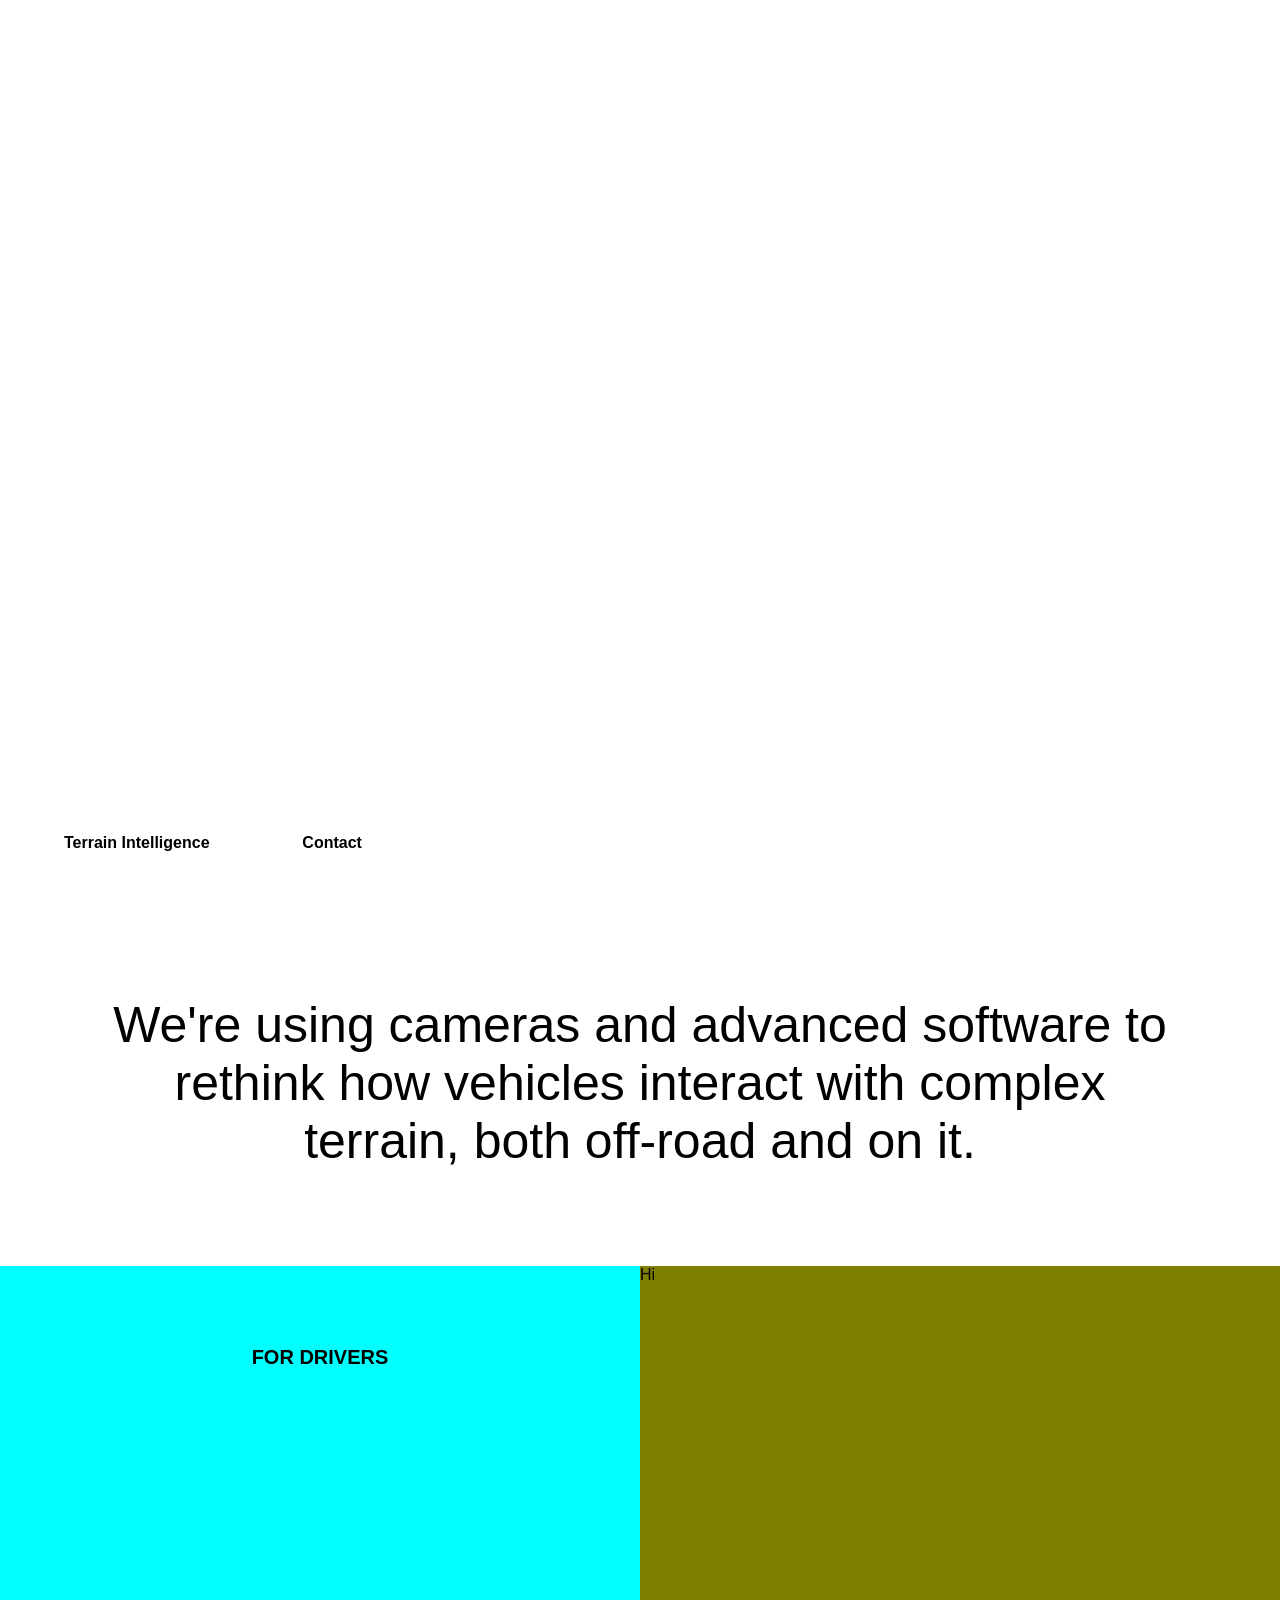
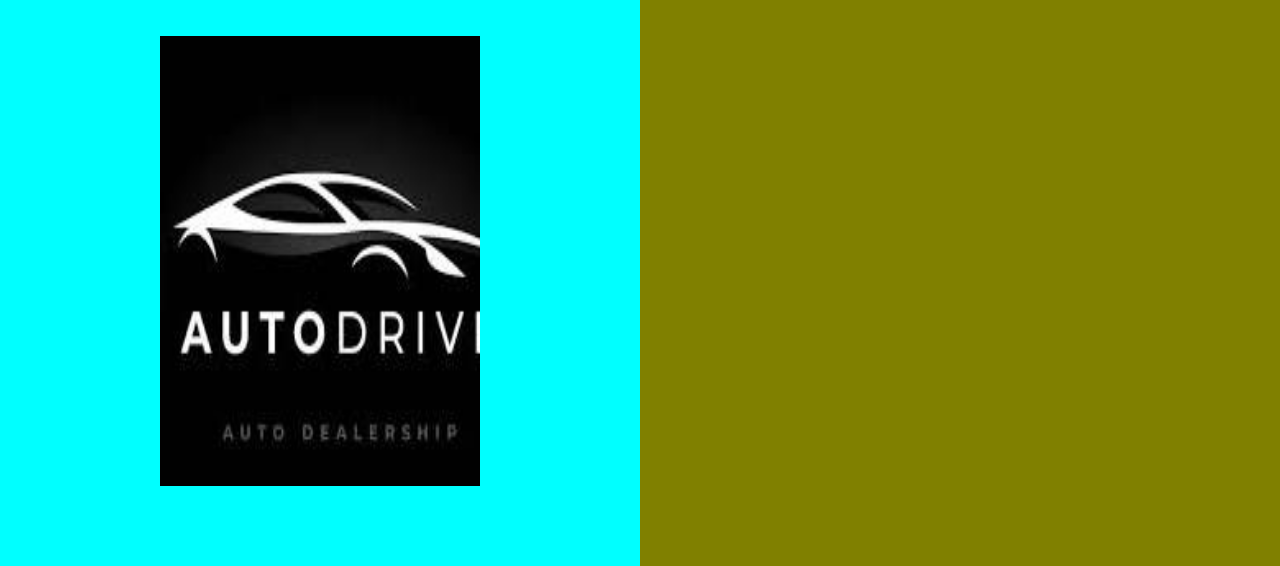
==== index.html @ 3c85e779 "first 2 pages" ====
<!DOCTYPE html>
<html lang="en">
<head>
  <meta charset="UTF-8">
  <meta name="viewport" content="width=device-width, initial-scale=1.0">
  <title>Potential Website Layout</title>
  <link rel="stylesheet" href="styles.css">
</head>
<body>
    <div class="grid-container">
      <!-- Header -->
      <header class="header">
        <div class="logo">POTENTIAL</div>
        <nav class="nav">
          <a href="#">Technology</a>
          <a href="#">About</a>
          <a href="#">News</a>
          <a href="#">Contact</a>
        </nav>
      </header>
  
      <!-- Main Content -->
      <main class="main">
        <div class="tagline">
          <h1>For what comes next.</h1>
          <p>Technology that drives adventure.</p>
        </div>
        <div class="buttons">
          <button>Terrain Intelligence</button>
          <button>Contact</button>
        </div>
      </main>
  
      <!-- Full-screen Video -->
      <video autoplay muted loop id="myVideo">
        <source src="assets/Cinematic Car Service Video - by STILKRAFT Film.mp4" type="video/mp4">
      </video>
    </div>
      <!-- Image Section -->
       <section class="second-page">
          <div class="second-page-top">
            <p>We're using cameras and advanced software to rethink how vehicles interact with complex terrain, both off-road and on it.</p>
           </div>
              <div class="second-page-bottom">
                <div class="second-page-bottom-left">
                      
                      <div class="img-container">
                        <h1>FOR DRIVERS</h1>
                        <img src="./assets/Untitled.jpg" alt="hello"/>
                      </div>

                </div>
                <div class="second-page-bottom-right">
              Hi
             </div>
          </div>
          
    </section>
    
  </body>
</html>
---- styles.css ----
/* Global Reset */
body, h1, p, div, video, button {
  margin: 0;
  padding: 0;
  box-sizing: border-box;
  font-family: Arial, sans-serif;
}

body {
  overflow: auto; 
 /* Allows scrolling */
}

/* Full-screen video */
#myVideo {
  position: absolute;
  top: 0;
  left: 0;
  width: 100%;
  height: 100%;
  object-fit: cover; 
  z-index: -1; /* Places the video behind other content */
}

/* Grid Layout */
.grid-container {
  display: grid;
  grid-template-rows: auto 1fr;
  grid-template-columns: 1fr;
  min-height: 100vh;
  color: white;
  position: relative; /* Keeps content above the video */
  z-index: 1; /* Ensures content is above the video */
  padding: 0 2rem;
}

/* Header */
.header { 
  display: flex;
  justify-content: space-between;
  align-items: center;
  margin-top: 1rem;
}

.logo {
  font-size: 1.5rem;
  font-weight: bold;
  letter-spacing: 5px;
}

.nav {
  font-size: 20px;
  display: flex;
  flex-wrap: wrap;
}

.nav a {
  color: white;
  text-decoration: none;
  margin: 0 1rem;
}

/* Main Content */
.main {
  display: flex;                /* Enables Flexbox */
  flex-direction: column;       /* Stacks items vertically */
  justify-content: flex-end;    /* Pushes items to the bottom of the container */
  align-items: flex-start;      /* Aligns items horizontally to the left */
  padding-bottom: 2rem;
}

.tagline h1 {
  font-size: 3rem;
  margin-bottom: 1rem;
}

.tagline p {
  font-size: 1.5rem;
  margin-bottom: 2rem;
}

.buttons {
  display: flex;
  flex-wrap: wrap; /* Allows buttons to stack on smaller screens */
  gap: 1.8rem;
}

.buttons button {
  padding: 1rem 2rem;
  border: none;
  background: white;
  color: black;
  font-weight: bold;
  cursor: pointer;
  border-radius: 50px;
  font-size: 1rem;
}

/* Image Section */
.image-section {
  text-align: center;
  padding: 2rem;
  background-color: #111; /* Optional: Add contrast to this section */
  min-height: 100vh; /* Full height for the image section */
  display: flex;
  justify-content: center;
  align-items: center;
}


.second-page{
  display:flex;
  flex-direction: column;
}
.second-page-top{
  min-height:50%;
  font-size:50px;
  font-weight: 500;
  text-align: center;
  padding:0 6rem;
  /* font-family:Visby Semibold; */
  margin: 6rem auto;
 

}

.second-page-bottom{
  display: flex;
  flex-direction: row;
  width:100%;
  min-height: 100vh;
  background-color:beige;

}

.second-page-bottom-left{
  height:100vh;
  width:50%;
  background-color: aqua;
  display: flex;
  flex-direction: column;
}

.img-container{
  display: flex;
  flex-direction: column;
  height:100%;
  width:50%;
  margin:5rem auto;
  justify-content: space-between;
}

.img-container h1{
  font-size:20px;
  
  text-align: center;
}
.img-container img{
  height:50vh;
  width:100%;
  background-color: beige;
  
}

.second-page-bottom-right{
  height:100vh;
  width:50%;
  background-color:olive;
}
/* Responsive Design */

/* For screens less than 1024px (Tablet and smaller laptops) */
@media (max-width: 1024px) {
  .tagline h1 {
    font-size: 2.5rem;
  }

  .tagline p {
    font-size: 1.2rem;
  }

  .buttons button {
    padding: 0.8rem 1.5rem;
    font-size: 0.9rem;
  }

  .logo {
    font-size: 1.2rem;
  }

  .nav a {
    margin: 0 0.5rem;
  }
}



/* For screens less than 768px (Mobile devices) */
@media (max-width: 768px) {
  .header {
    flex-direction: column; /* Stack logo and nav vertically */
    text-align: center;
  }

  .nav {
    font-size: 18px;
    margin-top: 0.5rem;
  }

  .main {
    padding-bottom: 4rem;
    align-items: center; /* Center-align content for mobile */
    text-align: center;
  }

  .tagline h1 {
    font-size: 2rem;
  }

  .tagline p {
    font-size: 1rem;
  }

  .buttons {
    justify-content: center;
  }

  .buttons button {
    width: 100%; /* Make buttons full-width for smaller screens */
    padding: 0.6rem;
    font-size: 0.8rem;
  }

 


}

/* For screens less than 480px (Small mobile devices) */
@media (max-width: 480px) {
  .tagline h1 {
    font-size: 1.8rem;
  }

  .tagline p {
    font-size: 0.9rem;
  }

  .buttons button {
    padding: 0.5rem 1rem;
    font-size: 0.7rem;
  }
}
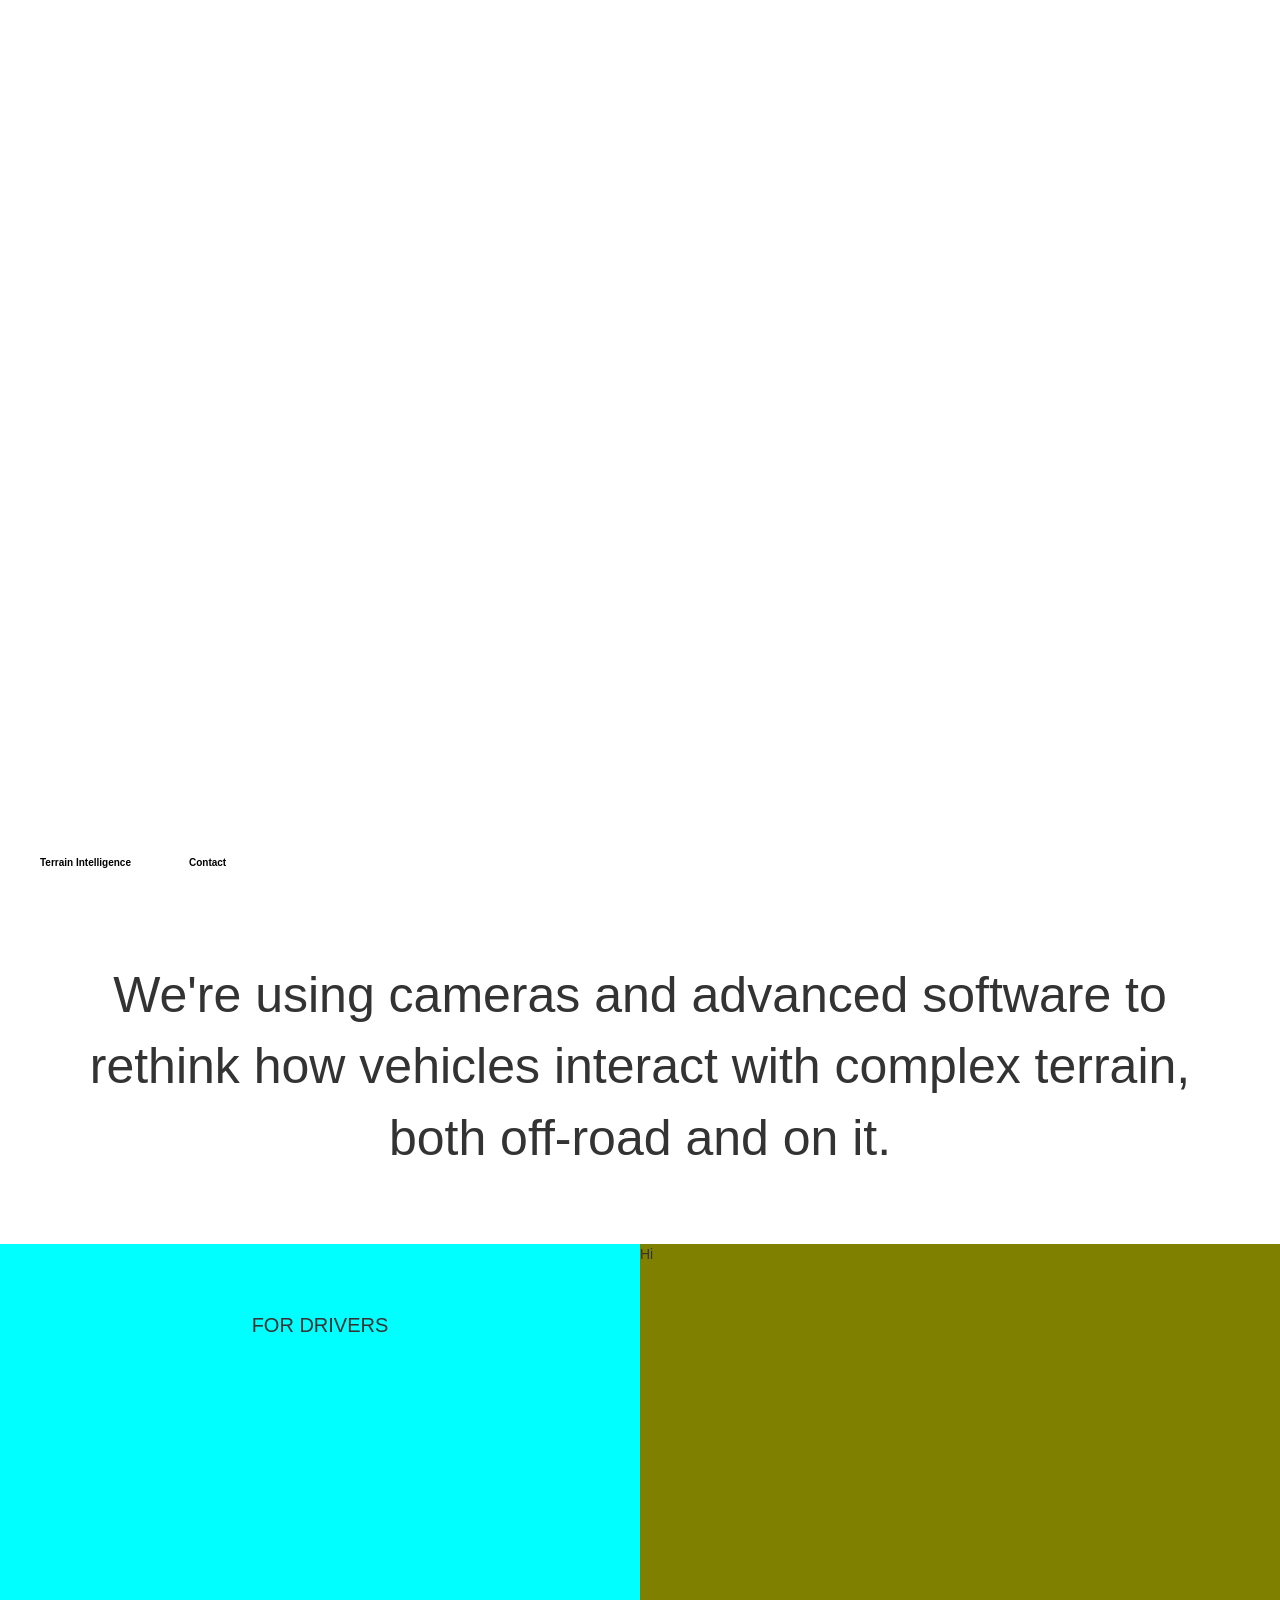
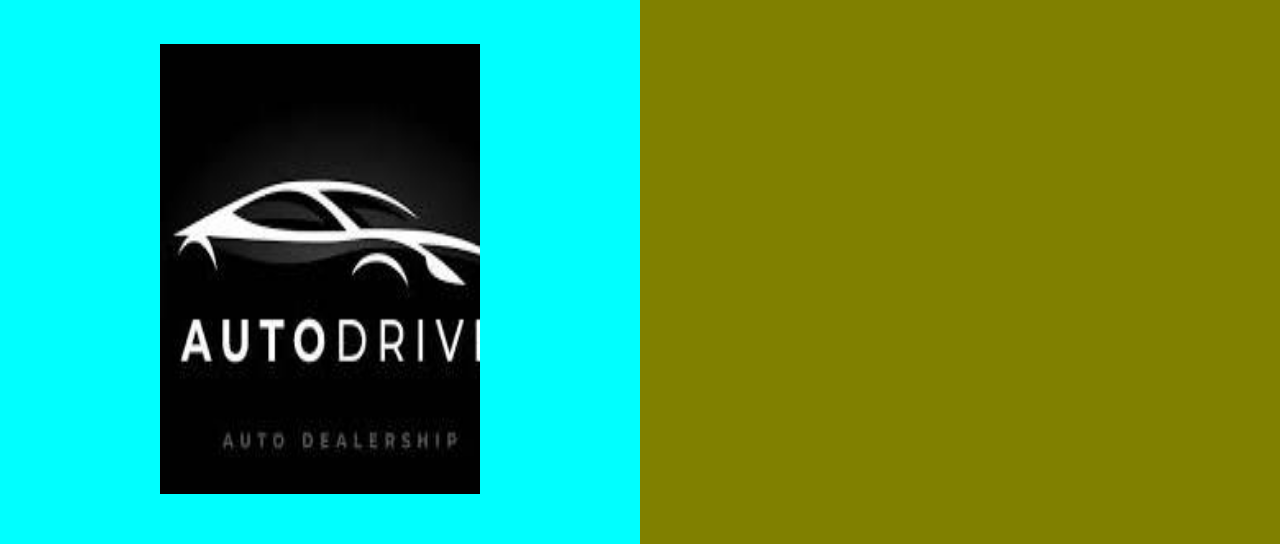
==== commit 0d6895e5: "css updated" ====
--- a/index.html
+++ b/index.html
@@ -5,6 +5,9 @@
   <meta name="viewport" content="width=device-width, initial-scale=1.0">
   <title>Potential Website Layout</title>
   <link rel="stylesheet" href="styles.css">
+  <link rel="stylesheet" href="https://maxcdn.bootstrapcdn.com/bootstrap/3.4.1/css/bootstrap.min.css">
+  <script src="https://ajax.googleapis.com/ajax/libs/jquery/3.7.1/jquery.min.js"></script>
+  <script src="https://maxcdn.bootstrapcdn.com/bootstrap/3.4.1/js/bootstrap.min.js"></script>
 </head>
 <body>
     <div class="grid-container">
@@ -32,7 +35,7 @@
       </main>
   
       <!-- Full-screen Video -->
-      <video autoplay muted loop id="myVideo">
+      <video autoplay muted loop id="myVideo" class=""embed-responsive-item>
         <source src="assets/Cinematic Car Service Video - by STILKRAFT Film.mp4" type="video/mp4">
       </video>
     </div>
--- a/styles.css
+++ b/styles.css
@@ -1,4 +1,4 @@
-/* Global Reset */
+
 body, h1, p, div, video, button {
   margin: 0;
   padding: 0;
@@ -8,10 +8,10 @@
 
 body {
   overflow: auto; 
- /* Allows scrolling */
-}
-
-/* Full-screen video */
+ 
+}
+
+
 #myVideo {
   position: absolute;
   top: 0;
@@ -22,19 +22,18 @@
   z-index: -1; /* Places the video behind other content */
 }
 
-/* Grid Layout */
+
 .grid-container {
   display: grid;
   grid-template-rows: auto 1fr;
   grid-template-columns: 1fr;
   min-height: 100vh;
   color: white;
-  position: relative; /* Keeps content above the video */
+  position: relative; 
   z-index: 1; /* Ensures content is above the video */
   padding: 0 2rem;
 }
 
-/* Header */
 .header { 
   display: flex;
   justify-content: space-between;
@@ -62,10 +61,10 @@
 
 /* Main Content */
 .main {
-  display: flex;                /* Enables Flexbox */
-  flex-direction: column;       /* Stacks items vertically */
-  justify-content: flex-end;    /* Pushes items to the bottom of the container */
-  align-items: flex-start;      /* Aligns items horizontally to the left */
+  display: flex;                
+  flex-direction: column;       
+  justify-content: flex-end;   
+  align-items: flex-start;      
   padding-bottom: 2rem;
 }
 
@@ -100,8 +99,8 @@
 .image-section {
   text-align: center;
   padding: 2rem;
-  background-color: #111; /* Optional: Add contrast to this section */
-  min-height: 100vh; /* Full height for the image section */
+  background-color: #111; 
+  min-height: 100vh; 
   display: flex;
   justify-content: center;
   align-items: center;
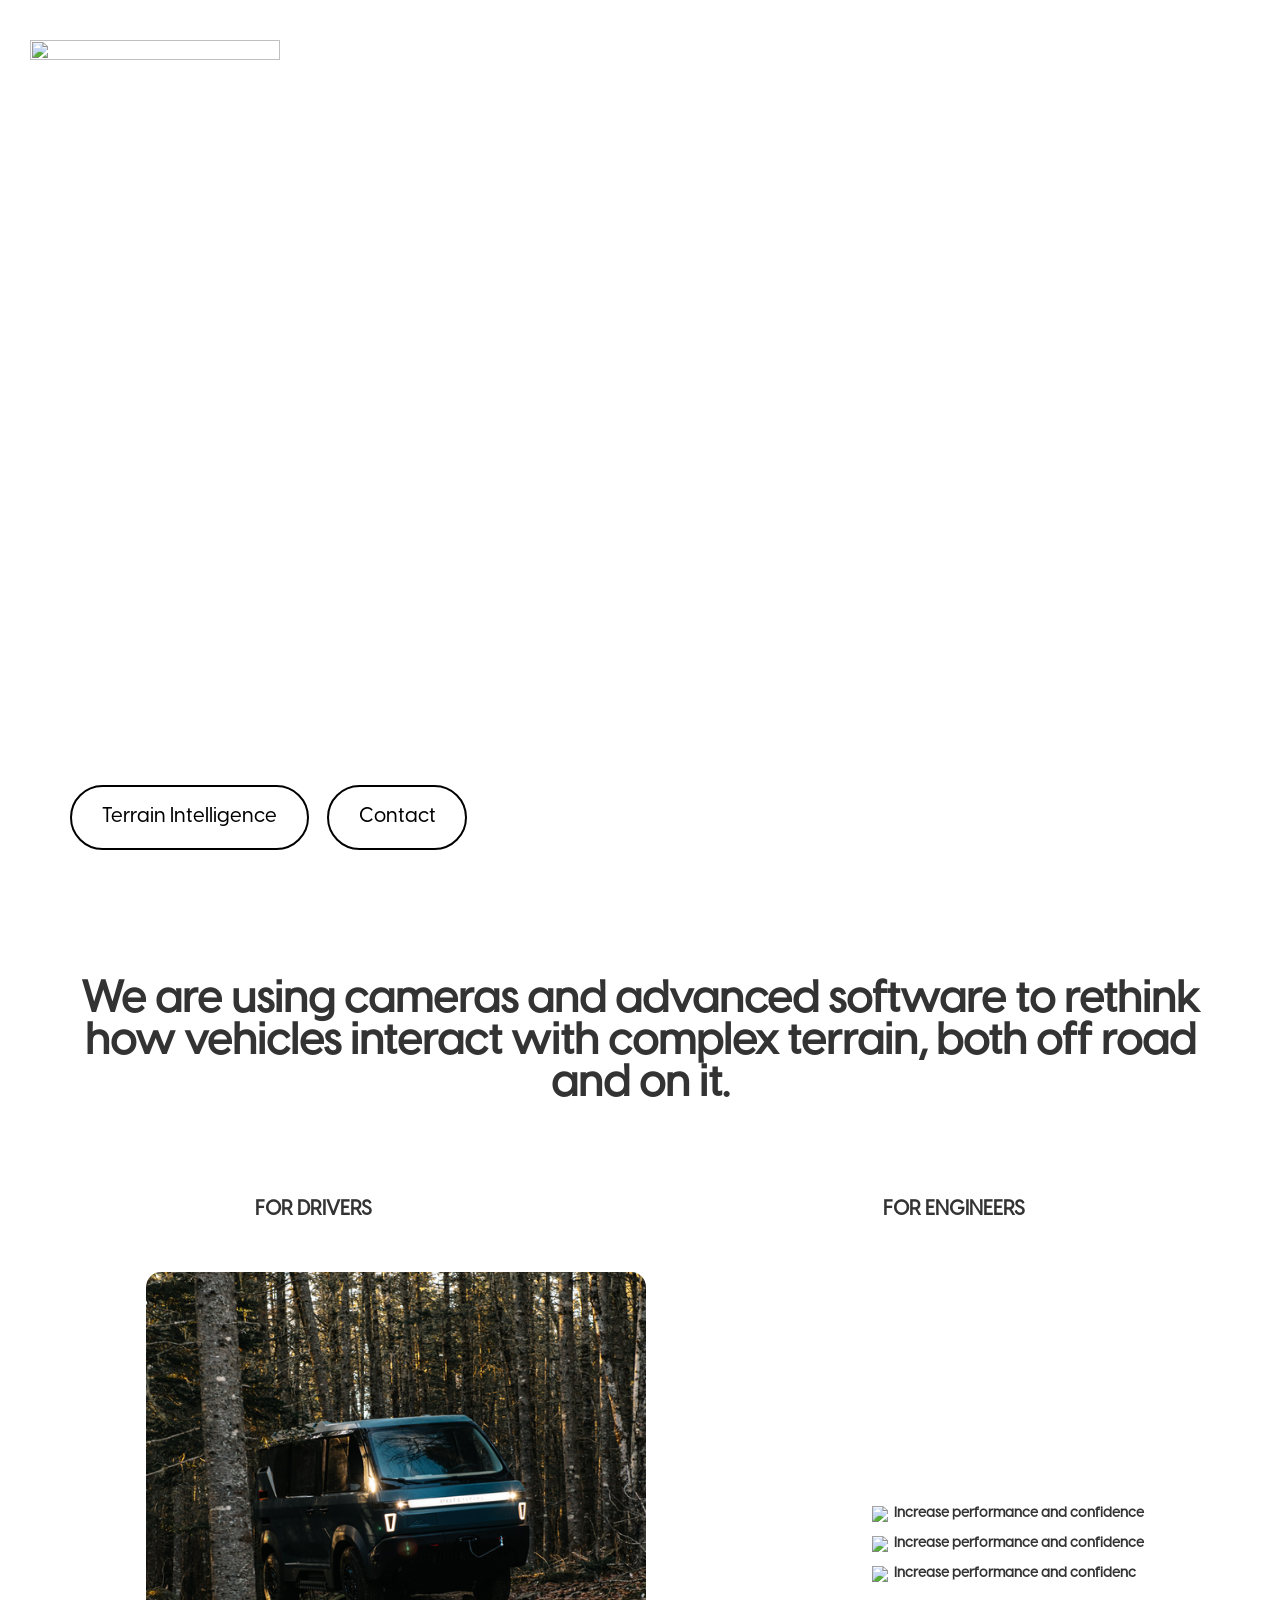
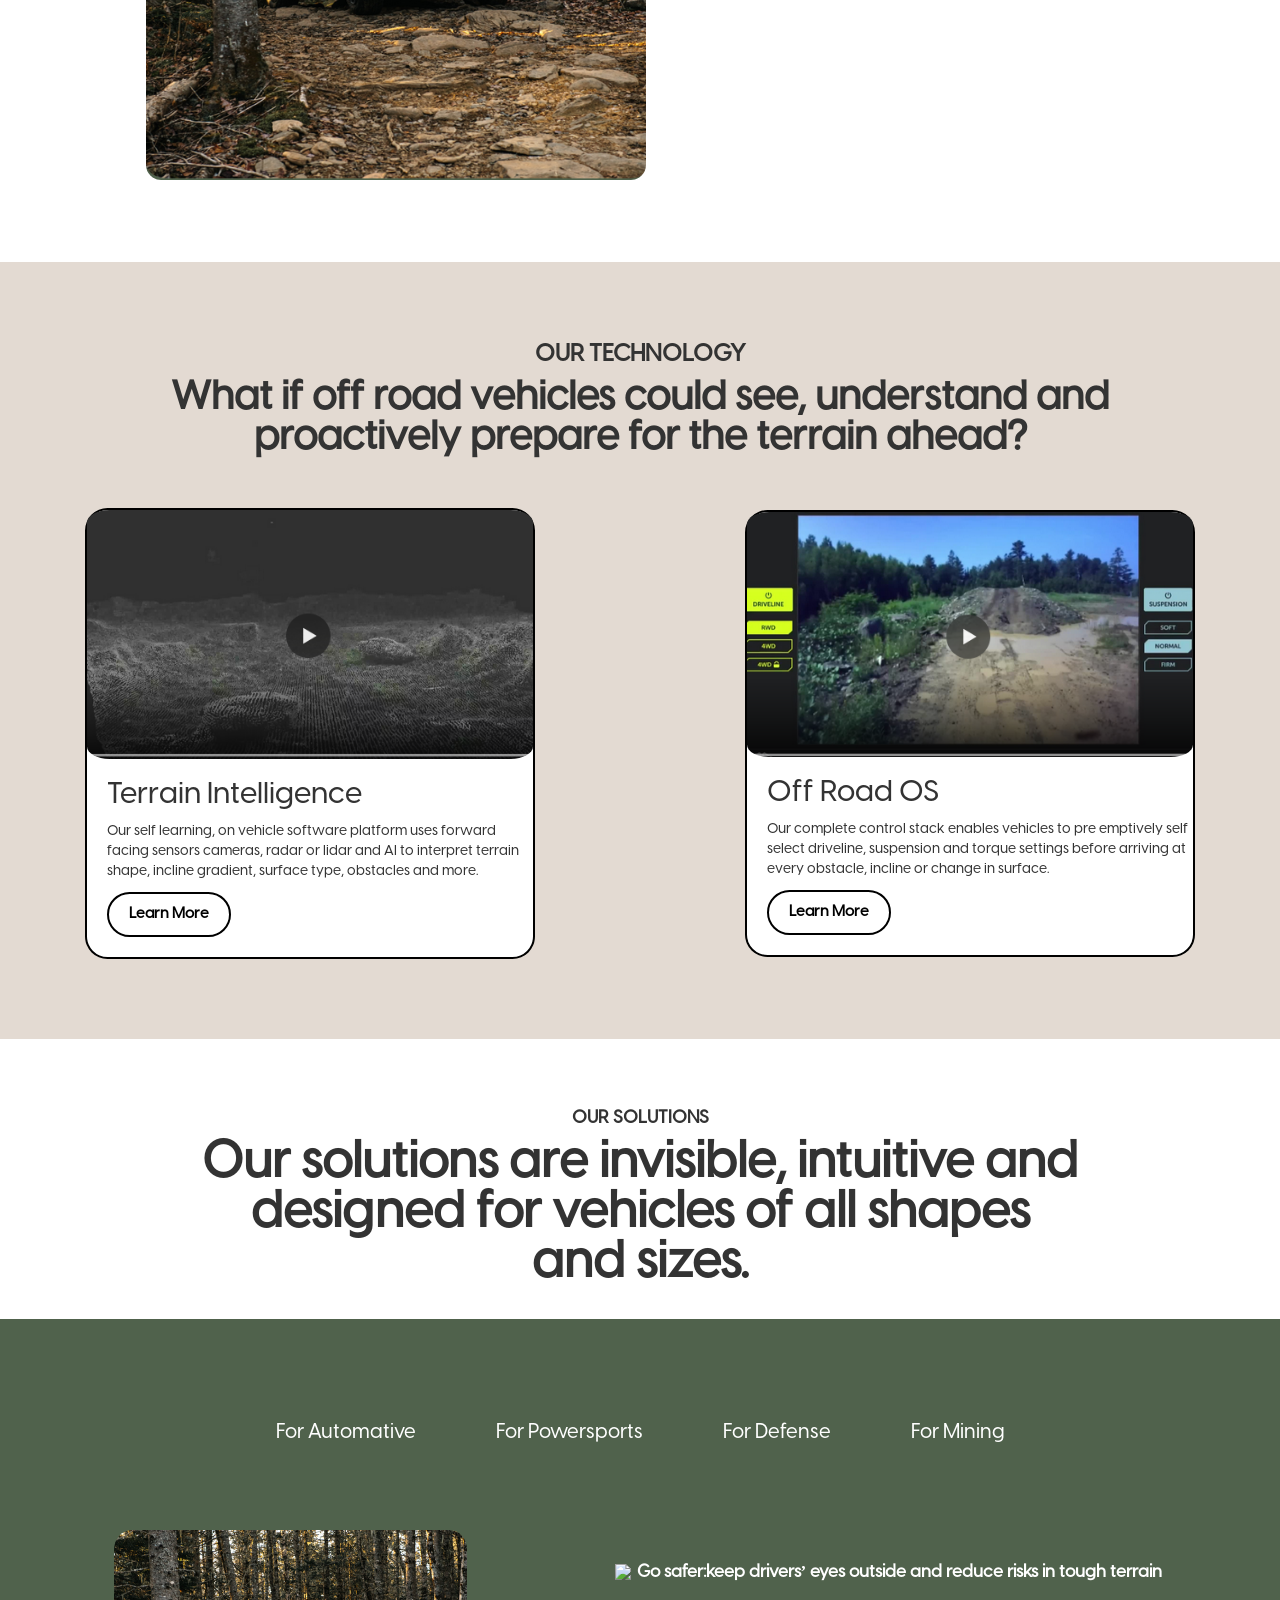
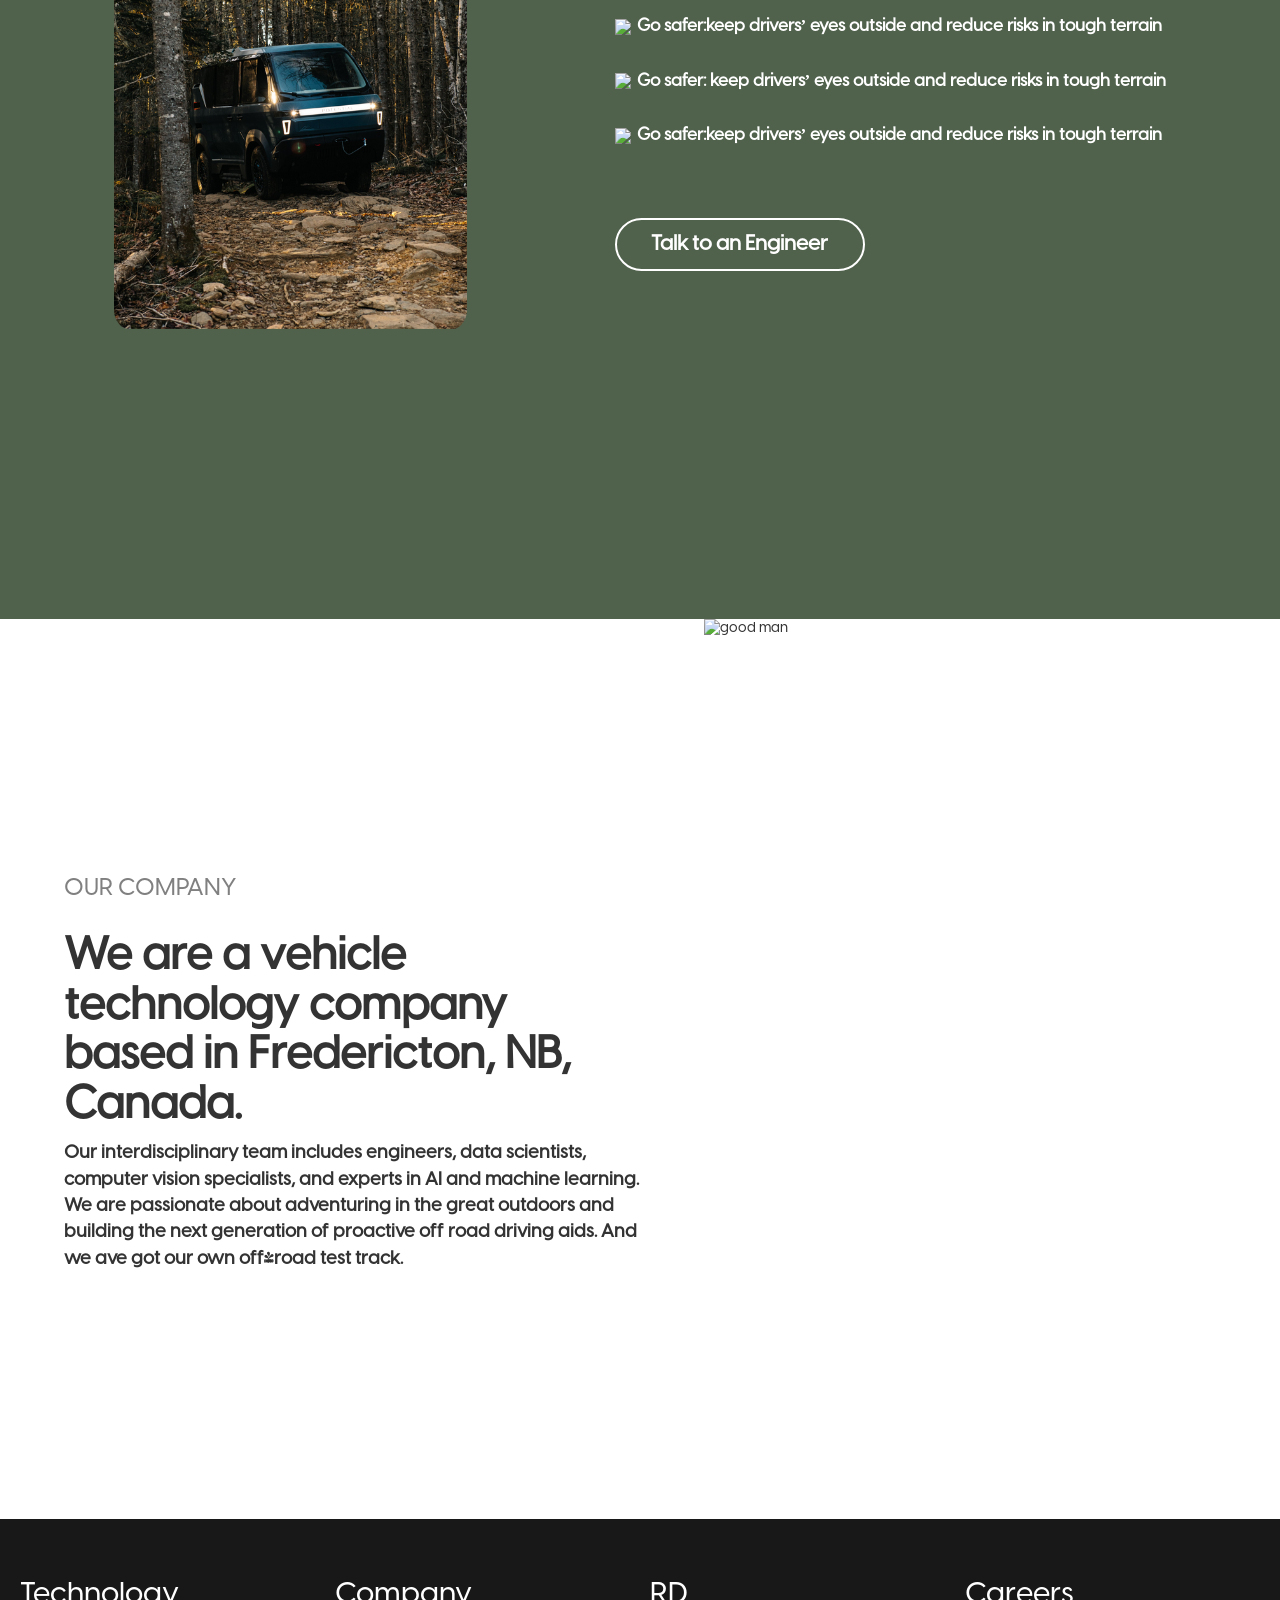
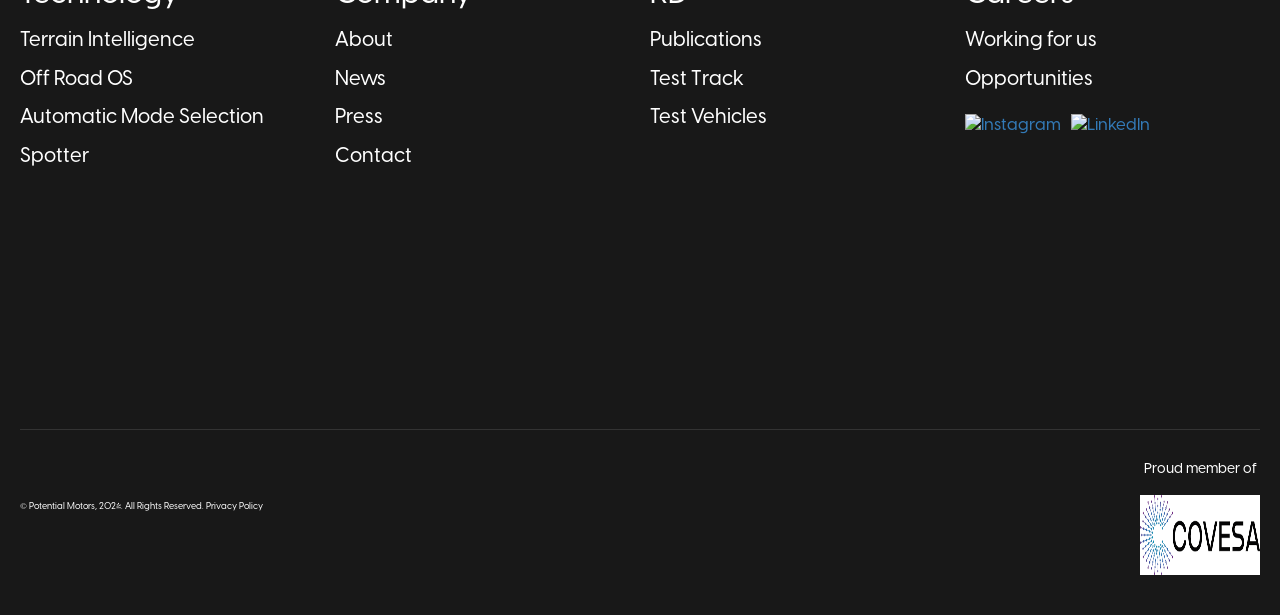
==== commit 7819cc3d: "style: home-page" ====
--- a/index.html
+++ b/index.html
@@ -13,16 +13,18 @@
     <div class="grid-container">
       <!-- Header -->
       <header class="header">
-        <div class="logo">POTENTIAL</div>
+        <div class="logo"><img src="//images.squarespace-cdn.com/content/v1/657c413edd52fa6c45683353/1702641999354-21GH1LOIVF5UKQ4RCUYP/Icon%2BWordmark%402x.png?format=1500w" /></div>
         <nav class="nav">
           <a href="#">Technology</a>
           <a href="#">About</a>
           <a href="#">News</a>
           <a href="#">Contact</a>
+          <span class="hamburg"><img src="./assets/interface.png"/></span>
         </nav>
+        
       </header>
   
-      <!-- Main Content -->
+      
       <main class="main">
         <div class="tagline">
           <h1>For what comes next.</h1>
@@ -30,7 +32,7 @@
         </div>
         <div class="buttons">
           <button>Terrain Intelligence</button>
-          <button>Contact</button>
+          <button class="contact-button"  >Contact</button>
         </div>
       </main>
   
@@ -42,23 +44,152 @@
       <!-- Image Section -->
        <section class="second-page">
           <div class="second-page-top">
-            <p>We're using cameras and advanced software to rethink how vehicles interact with complex terrain, both off-road and on it.</p>
+            <p>We are using cameras and advanced software to rethink how vehicles interact with complex terrain, both off road and on it.</p>
            </div>
-              <div class="second-page-bottom">
-                <div class="second-page-bottom-left">
-                      
-                      <div class="img-container">
-                        <h1>FOR DRIVERS</h1>
-                        <img src="./assets/Untitled.jpg" alt="hello"/>
-                      </div>
+          <div >
+            <ul class="second-page-bottom-upper">
+              <li class="transition-effect">FOR DRIVERS</li>
+              <li class="transition-effect">FOR ENGINEERS</li>
+            </ul>
+          </div>
+          <div class="second-page-bottom-lower">
+            <div class="second-page-bottom-lower-left">
+              <img src="./assets/Truck.png" alt="Truck"  />
+            </div>
+            <div class="second-page-bottom-lower-right">
+              <ul class="take-it-low">
+              <p ><span class="arrow-img"><img src="https://static1.squarespace.com/static/657c413edd52fa6c45683353/t/6580509ace0734637fb92ce9/1702908058391/black-arrow.png"/></span><strong>Increase performance and confidence</strong></p>
+              <p><span class="arrow-img"><img src="https://static1.squarespace.com/static/657c413edd52fa6c45683353/t/6580509ace0734637fb92ce9/1702908058391/black-arrow.png"/></span><strong>Increase performance and confidence</strong> </p>
+              <p><span class="arrow-img"><img src="https://static1.squarespace.com/static/657c413edd52fa6c45683353/t/6580509ace0734637fb92ce9/1702908058391/black-arrow.png"/></span><strong>Increase performance and confidenc</strong></p>
+            </ul>
+              
+            </div>
+          </div>
 
-                </div>
-                <div class="second-page-bottom-right">
-              Hi
-             </div>
-          </div>
+             
           
     </section>
+
+
+     <section class="page-3">
+      <div class="page-3-top">
+        <h2>OUR TECHNOLOGY</h2>
+        <p>What if off road vehicles could see, understand and proactively prepare for the terrain ahead?</p>
+      </div>
+      <div class="page-3-bottom">
+        <div class="page-3-bottom-left">
+          <img class="page-3-bottom-img" src="./assets/Terrain.png" alt="P!" height="300px" width="447px">
+          <div class="page-3-bottom-content">
+          <h2>Terrain Intelligence</h2>
+          <p>Our self learning, on vehicle software platform uses forward facing sensors cameras, radar or lidar and AI to interpret terrain shape, incline gradient, surface type, obstacles and more.</p>
+          
+          <button class="page-3-bottom-button">Learn More</button>
+        </div>
+        </div>
+        <div class="page-3-bottom-left">
+          <img class="page-3-bottom-img" src="./assets/Off-road.png" alt="P!" height="300px" width="447px" >
+          <div class="page-3-bottom-content">
+          <h2>Off Road OS</h2>
+          <p>Our complete control stack enables vehicles to pre emptively self select driveline, suspension and torque settings before arriving at every obstacle, incline or change in surface.</p>
+          <button class="page-3-bottom-button">Learn More</button>
+        </div>
+        </div>
+      </div>
+     </section>
+
+      <section class="page-4">
+        <div class="page-4-top">
+          <h4>OUR SOLUTIONS</h4>
+          <p><strong>Our solutions are invisible, intuitive and designed for vehicles of all shapes and sizes.</strong></p>
+        </div>
+        <div class="page-4-bottom">
+          <div class="page-4-bottom-upper">
+            <ul class="page-4-bottom-upper">
+              <li class="transition-effect">For Automative</li>
+              <li class="transition-effect">For Powersports</li>
+              <li class="transition-effect">For Defense</li>
+              <li class="transition-effect">For Mining</li>
+            </ul>
+          </div>
+          <div class="page-4-bottom-lower">
+            <div class="page-4-bottom-lower-left">
+              <img class=""src="./assets/Truck.png" alt="Truck" >
+            </div>
+            <div class="page-4-bottom-lower-right">
+              <p><span class="arrow-img"><img src="https://static1.squarespace.com/static/657c413edd52fa6c45683353/t/6580611162bb991f4ab3d258/1702912273651/white-arrow.png"/></span><strong>Go safer:keep drivers’ eyes outside and reduce risks in tough terrain</strong> </p>
+              <p><span class="arrow-img"><img src="https://static1.squarespace.com/static/657c413edd52fa6c45683353/t/6580611162bb991f4ab3d258/1702912273651/white-arrow.png"/></span><strong>Go safer:keep drivers’ eyes outside and reduce risks in tough terrain</strong> </p>
+              <p><span class="arrow-img"><img src="https://static1.squarespace.com/static/657c413edd52fa6c45683353/t/6580611162bb991f4ab3d258/1702912273651/white-arrow.png"/></span><strong>Go safer: keep drivers’ eyes outside and reduce risks in tough terrain</strong></p>
+              <p><span class="arrow-img"><img src="https://static1.squarespace.com/static/657c413edd52fa6c45683353/t/6580611162bb991f4ab3d258/1702912273651/white-arrow.png"/></span><strong>Go safer:keep drivers’ eyes outside and reduce risks in tough terrain</strong> </p>
+              <button class="page-4-bottom-button">Talk to an Engineer</button>
+            </div>
+          </div>
+        </div>
+      </section>
+
+      <section class="page-5">
+        <div class="page-5-left">
+          <h3>OUR COMPANY</h3>
+          <h1>We are a vehicle technology company based in Fredericton, NB, Canada. </h1>
+          <p>Our interdisciplinary team includes engineers, data scientists, computer vision specialists, 
+            and experts in AI and machine learning. We are passionate about adventuring in the great outdoors
+             and building the next generation of proactive off road driving aids. And we ave got our own 
+             off-road test track.</p>
+        </div>
+        <div class="page-5-right">
+          <img src="https://images.squarespace-cdn.com/content/v1/657c413edd52fa6c45683353/22167f74-a817-4287-9cb9-eaa53c473c4d/PotentialEngineering.jpg" alt="good man"/>
+        </div>
+
+      </section>
+
+    <footer class="footer">
+      <div class="footer-container">
+        <div class="footer-column">
+          <h1>Technology</h1>
+          <ul class="footer-text">
+            <li ><a href="#">Terrain Intelligence</a></li>
+            <li><a href="#">Off Road OS</a></li>
+            <li ><a href="#">Automatic Mode Selection</a></li>
+            <li ><a href="#">Spotter</a></li>
+          </ul>
+        </div>
+        <div class="footer-column">
+          <h1>Company</h1>
+          <ul >
+            <li><a href="#">About</a></li>
+            <li><a href="#">News</a></li>
+            <li><a href="#">Press</a></li>
+            <li><a href="#">Contact</a></li>
+          </ul>
+        </div>
+        <div class="footer-column">
+          <h1>RD</h1>
+          <ul class="footer-text">
+            <li><a href="#">Publications</a></li>
+            <li ><a href="#">Test Track</a></li>
+            <li ><a href="#">Test Vehicles</a></li>
+          </ul>
+        </div>
+        <div class="footer-column">
+          <h1>Careers</h1>
+          <ul class="footer-text">
+            <li><a href="#">Working for us</a></li>
+            <li><a href="#">Opportunities</a></li>
+          </ul>
+          <div class="social-links">
+            <a href="#"><img src="./assets/instagram.png" alt="Instagram"></a>
+            <a href="#"><img src="./assets/linkedin.png" alt="LinkedIn"></a>
+          </div>
+        </div>
+      </div>
+      <div class="footer-bottom">
+        <p class="footer-bottom-left">© Potential Motors, 2024. All Rights Reserved. <a href="#">Privacy Policy</a></p>
+        <div class="covesa">
+          <p>Proud member of</p>
+          <img src="./assets/covesa.png" alt="COVESA">
+        </div>
+      </div>
+    </footer>
+    
     
   </body>
 </html>
--- a/styles.css
+++ b/styles.css
@@ -1,16 +1,17 @@
-
-body, h1, p, div, video, button {
+@font-face {
+  font-family: "Visby";
+  src: url("assets/fonts/Visby-CF/Demo_Fonts/Fontspring-DEMO-visbycf-medium.otf");
+}
+* {
   margin: 0;
   padding: 0;
   box-sizing: border-box;
-  font-family: Arial, sans-serif;
+  font-family: Visby;
 }
 
 body {
-  overflow: auto; 
- 
-}
-
+  overflow: auto;
+}
 
 #myVideo {
   position: absolute;
@@ -18,10 +19,9 @@
   left: 0;
   width: 100%;
   height: 100%;
-  object-fit: cover; 
-  z-index: -1; /* Places the video behind other content */
-}
-
+  object-fit: cover;
+  z-index: -1;
+}
 
 .grid-container {
   display: grid;
@@ -29,224 +29,835 @@
   grid-template-columns: 1fr;
   min-height: 100vh;
   color: white;
-  position: relative; 
-  z-index: 1; /* Ensures content is above the video */
+  position: relative;
+  z-index: 1;
   padding: 0 2rem;
-}
-
-.header { 
+  overflow: hidden; /* Prevents content from overflowing the viewport */
+}
+
+.header {
   display: flex;
   justify-content: space-between;
   align-items: center;
-  margin-top: 1rem;
-}
-
-.logo {
-  font-size: 1.5rem;
-  font-weight: bold;
-  letter-spacing: 5px;
+  margin-top: 4rem;
+  padding: 0 1rem;
+  z-index: 2; /* Ensures header is above the video */
+}
+
+.logo img {
+  width: 250px;
+  height: 100%;
 }
 
 .nav {
-  font-size: 20px;
-  display: flex;
-  flex-wrap: wrap;
+  font-size: 2rem;
+  display: flex;
 }
 
 .nav a {
   color: white;
   text-decoration: none;
-  margin: 0 1rem;
+  margin: 0 1.6rem;
+  font-size: 1.5rem;
+}
+.hamburg {
+  display: none;
+}
+.hamburg img {
+  color: white;
+  max-width: 20px;
+  max-height: 20px;
 }
 
 /* Main Content */
 .main {
-  display: flex;                
-  flex-direction: column;       
-  justify-content: flex-end;   
-  align-items: flex-start;      
-  padding-bottom: 2rem;
+  position: relative;
+  display: flex;
+  flex-direction: column;
+  justify-content: flex-end;
+  align-items: flex-start;
+  padding-bottom: 5rem;
+  z-index: 2;
+  padding-left: 5rem;
 }
 
 .tagline h1 {
-  font-size: 3rem;
-  margin-bottom: 1rem;
+  font-size: 7rem;
+  margin-bottom: 0.8rem;
+  width: 60%;
 }
 
 .tagline p {
-  font-size: 1.5rem;
+  font-size: 2rem;
   margin-bottom: 2rem;
+  font-weight: bold;
+  width: 60%;
 }
 
 .buttons {
   display: flex;
-  flex-wrap: wrap; /* Allows buttons to stack on smaller screens */
+  flex-wrap: wrap;
   gap: 1.8rem;
+  justify-content: center;
 }
 
 .buttons button {
-  padding: 1rem 2rem;
+  padding: 1rem 3rem;
   border: none;
   background: white;
   color: black;
-  font-weight: bold;
+  border: 2px solid black;
   cursor: pointer;
   border-radius: 50px;
-  font-size: 1rem;
+  font-size: 2rem;
+  transition: background 0.3s ease;
+}
+
+.buttons button:hover {
+  background-color: black;
+  transition: 0.3s ease-in;
+  color: white;
+}
+.contact-button {
+  height: 65px;
+  width: 140px;
+  background-color: transparent;
 }
 
 /* Image Section */
 .image-section {
   text-align: center;
   padding: 2rem;
-  background-color: #111; 
-  min-height: 100vh; 
+  background-color: #111;
+  min-height: 100vh;
   display: flex;
   justify-content: center;
   align-items: center;
 }
 
-
-.second-page{
-  display:flex;
+/* Second Page */
+.second-page {
+  display: flex;
   flex-direction: column;
 }
-.second-page-top{
-  min-height:50%;
-  font-size:50px;
-  font-weight: 500;
+
+.second-page-top {
+  min-height: 50%;
+  font-size: 43px;
+  font-weight: bold;
   text-align: center;
-  padding:0 6rem;
-  /* font-family:Visby Semibold; */
-  margin: 6rem auto;
- 
-
-}
-
-.second-page-bottom{
+  padding: 0 6rem;
+  margin: 8rem auto;
+  line-height: 4.2rem;
+}
+
+.second-page-bottom-upper {
   display: flex;
   flex-direction: row;
-  width:100%;
+  justify-content: space-around;
+  list-style-type: none;
+  margin-bottom: 4.5rem;
+  font-size: 20px;
+  font-weight: bold;
+}
+
+.transition-effect {
+  border-bottom: 2px solid transparent;
+  transition: border-bottom 0.9s ease-in;
+}
+.transition-effect:hover {
+  border-bottom: 2px solid black;
+}
+
+.second-page-bottom-lower {
+  display: flex;
+  justify-content: space-around;
+  margin-bottom: 25px;
+}
+.second-page-bottom-lower-left {
+  /* align-self: center; */
+  display: flex;
+  justify-content: flex-end;
+}
+.second-page-bottom-lower-left img {
+  border-radius: 3%;
+  height: 90%;
+  width: 90%;
+}
+
+.space-below {
+  margin-bottom: 40px;
+}
+.second-page-bottom-lower-right {
+  display: flex;
+  flex-direction: column;
+  justify-content: center;
+  align-items: center;
+  padding: 45px;
+}
+
+.img-container {
+  display: flex;
+  flex-direction: column;
+  height: 100%;
+  width: 50%;
+  margin: 5rem auto;
+  justify-content: space-between;
+}
+
+.img-container h1 {
+  font-size: 20px;
+  text-align: center;
+}
+
+.img-container img {
+  height: 50vh;
+  width: 100%;
+  background-color: beige;
+}
+
+.second-page-bottom-right {
+  height: 100vh;
+  width: 50%;
+  background-color: olive;
+}
+
+/* Footer */
+.footer {
+  background-color: #181818;
+  color: #ffffff;
+  padding: 40px 20px;
+  font-family: Verdana, Geneva, Tahoma, sans-serif;
+}
+
+.footer-container {
+  display: flex;
+  flex-wrap: wrap;
+  justify-content: space-between;
+  gap: 20px;
+  min-height: 50vh;
+  font-size: larger;
+}
+
+.footer-column {
+  flex: 1 1 calc(25% - 20px);
+  min-width: 200px;
+}
+
+.footer-column h1 {
+  font-size: 30px;
+  margin-bottom: 15px;
+}
+
+.footer-column ul {
+  list-style: none;
+  padding: 0;
+  margin-top: 10px;
+}
+
+.footer-column ul li {
+  margin-bottom: 10px;
+}
+
+.footer-column ul li a {
+  text-decoration: none;
+  color: #ffffff;
+  font-size: 2rem;
+  transition: color 0.3s ease-in-out;
+}
+
+.footer-column ul li a:hover {
+  color: #aaaaaa;
+}
+
+.social-links {
+  margin-top: 20px;
+  display: flex;
+  gap: 10px;
+}
+
+.social-links a img {
+  width: 32px;
+  height: 32px;
+  transition: transform 0.3s ease;
+}
+
+.social-links a img:hover {
+  transform: scale(1.1);
+}
+
+.footer-bottom {
+  display: flex;
+  justify-content: space-between;
+  align-items: center;
+  flex-wrap: wrap;
+  border-top: 1px solid #333;
+  padding-top: 20px;
+  margin-top: 20px;
+}
+
+.footer-bottom-left {
+  font-size: 0.9rem;
+}
+
+.footer-bottom a {
+  color: #ffffff;
+  text-decoration: none;
+  transition: color 0.3s ease-in-out;
+}
+
+.footer-bottom a:hover {
+  color: #aaaaaa;
+}
+
+.covesa {
+  /* display: flex; */
+  text-align: center;
+  margin-top: 10px;
+}
+
+.covesa img {
+  width: 120px;
+  height: 80px;
+  margin-top: 5px;
+}
+
+/* Page 3 */
+.page-3 {
+  min-height: 100%;
+  background-color: #e3dad2;
+}
+
+.page-3-top {
+  display: flex;
+  flex-direction: column;
+  text-align: center;
+  justify-content: center;
+}
+
+.page-3-top p {
+  font-size: 40px;
+  text-align: center;
+  margin: 0 15rem;
+  font-weight: bold;
+  line-height: 4rem;
+}
+
+.page-3-top h2 {
+  margin-top: 8rem;
+  font-weight: bold;
+  font-size: 24px;
+  /* font-weight: 300; */
+}
+
+.page-3-bottom {
+  margin-top: 5rem;
+  display: flex;
+  justify-content: space-around;
+  align-items: center;
+  gap: 40px;
+  flex-wrap: wrap;
+}
+
+.page-3-bottom-left {
+  display: flex;
+  flex-direction: column;
+  justify-content: space-around;
+  /* align-items: flex-start; */
+  border: 2px solid black;
+  border-radius: 5%;
+  width: 450px;
+  background-color: white;
+  margin-bottom: 80px;
+  /* padding: 20px; */
+  padding-bottom: 20px;
+  box-sizing: border-box;
+}
+
+.page-3-bottom-content {
+  padding-left: 20px;
+}
+
+.page-3-bottom-img {
+  border-radius: 5%;
+  width: 100%;
+  height: auto;
+}
+
+.page-3-bottom-button {
+  padding: 1rem 2rem;
+  border: 2px solid black;
+  background: white;
+  color: black;
+  font-weight: bold;
+  cursor: pointer;
+  border-radius: 50px;
+  font-size: 1.5rem;
+  transition: background 0.3s ease;
+}
+.page-3-bottom-button:hover {
+  background-color: black;
+  transition: 0.3s ease-in;
+  color: white;
+}
+
+.arrow-img {
+  margin-right: 6px;
+}
+
+.page-4-top {
+  margin-top: 6rem;
+  display: flex;
+  flex-direction: column;
+  justify-content: center;
+  align-items: center;
+  margin-bottom: 30px;
+}
+
+.page-4-top h4 {
+  color: #333;
+  font-weight: bold;
+}
+
+.page-4-top p {
+  font-size: 50px;
+  text-align: center;
+  white-space: pre-wrap;
+  margin: 0 20rem;
+  font-weight: bold;
+  line-height: 5rem;
+}
+
+.page-4-bottom {
+  background-color: #50624c;
   min-height: 100vh;
-  background-color:beige;
-
-}
-
-.second-page-bottom-left{
-  height:100vh;
-  width:50%;
-  background-color: aqua;
-  display: flex;
+  padding: 20px;
+}
+
+/* Horizontal Scrolling for the List */
+.page-4-bottom-upper {
+  display: flex;
+  justify-content: space-around;
+  gap: 80px;
+  font-size: 20px;
+  margin-top: 3rem;
+  color: white;
+  margin-bottom: 20px;
+  overflow-x: auto;
+  padding: 10px 0;
+  scrollbar-width: thin;
+}
+
+.page-4-bottom-upper li {
+  white-space: nowrap;
+  list-style: none;
+}
+
+.page-4-bottom-lower {
+  display: flex;
+  /* gap: 20px; */
+  padding: 20px;
+  flex-wrap: wrap;
+  justify-content: space-around;
+}
+
+.page-4-bottom-lower-left img {
+  border-radius: 5%;
+  height: 400px;
+  max-width: 100%;
+}
+
+.page-4-bottom-lower-right {
+  display: flex;
+  align-items: flex-start;
+  /* justify-content: center; */
   flex-direction: column;
-}
-
-.img-container{
-  display: flex;
+  gap: 20px;
+  color: white;
+  padding-top: 30px;
+  font-size: 17.15px;
+}
+.page-4-bottom-button {
+  padding: 1rem 2rem;
+  border: 2px solid white;
+  background: #50624c;
+  color: white;
+  font-weight: bold;
+  cursor: pointer;
+  border-radius: 50px;
+  font-size: 20.9408px;
+  transition: background 0.3s ease;
+  width: 250px;
+  margin-top: 4rem;
+}
+.page-4-bottom-button:hover {
+  background-color: white;
+  transition: 0.3s ease-in;
+  color: black;
+}
+
+.page-5 {
+  display: flex;
+  min-height: 100vh;
+}
+.page-5-left {
+  display: flex;
+  flex: 1;
   flex-direction: column;
-  height:100%;
-  width:50%;
-  margin:5rem auto;
-  justify-content: space-between;
-}
-
-.img-container h1{
-  font-size:20px;
-  
-  text-align: center;
-}
-.img-container img{
-  height:50vh;
-  width:100%;
-  background-color: beige;
-  
-}
-
-.second-page-bottom-right{
-  height:100vh;
-  width:50%;
-  background-color:olive;
-}
-/* Responsive Design */
-
-/* For screens less than 1024px (Tablet and smaller laptops) */
+  padding: 5%;
+
+  justify-content: center;
+}
+.page-5-right {
+  flex: 1;
+}
+.page-5-right img {
+  max-width: 50vw;
+  height: 100%;
+  /* background-size: cover; */
+}
+
+.page-5-left h1 {
+  font-size: 45px;
+  font-weight: bold;
+}
+.page-5-left p {
+  font-weight: bold;
+  font-size: 18.47px;
+}
+
+.page-5-left h3 {
+  color: gray;
+}
+
 @media (max-width: 1024px) {
+  header nav span {
+    height: 50px;
+    display: none;
+  }
+
+  .page-4-top p {
+    margin: 0 5rem;
+    font-size: 30px;
+    line-height: 4rem;
+  }
+
+  /* .page-4-bottom-lower {
+    /* flex-direction: column;
+    align-items: center;
+  } */
+
+  /* .page-4-bottom-lower-left img {
+    width: 80%; 
+  } */
+
+  /* .page-4-bottom-lower-right {
+    text-align: center; 
+  } */
+}
+
+@media only screen and (min-width: 601px) and (max-width: 768px) {
+  .page-5 {
+    flex-direction: column-reverse;
+    flex-wrap: wrap;
+  }
+  .page-5-right img {
+    max-width: 100%;
+    /* height:40vh; */
+  }
+
+  .second-page-top {
+    font-size: 30px;
+  }
+
+  .second-page-bottom-upper {
+    justify-content: space-around;
+  }
+
+  .second-page-bottom-lower-right {
+    flex-direction: row;
+    margin-top: 2rem;
+  }
+
+  .page-3-top h2 {
+    font-size: 20px;
+  }
+
+  .page-4-top p {
+    font-size: 24px;
+    line-height: 2rem;
+    font-weight: bold;
+    margin: 0 2rem;
+  }
+
+  .page-4-bottom-lower-left {
+    display: flex;
+    justify-content: center;
+
+    align-items: center;
+  }
+
+  .page-4-bottom-lower-left img {
+    width: 50%;
+    height: 100%;
+    align-self: center;
+  }
+
+  .page-4-bottom-upper {
+    justify-content: flex-start;
+  }
+  .main h1 {
+    font-size: 50px;
+  }
+
+  .main h1 p {
+    font-size: 15px;
+  }
+  .buttons button {
+    font-size: 1.5rem;
+    text-align: center;
+  }
+
+  .contact-button {
+    height: 50px;
+    width: 100px;
+  }
+
+  .page-3-top p {
+    font-size: 30px;
+    text-align: center;
+    margin: 0 15rem;
+    font-weight: bold;
+    line-height: 3.5rem;
+  }
+  .logo img {
+    width: 50%;
+  }
+}
+
+/* For small mobile screens (max-width: 480px) */
+@media (max-width: 480px) {
+  .logo img {
+    width: 50%;
+  }
+
+  .main h1 {
+    font-size: 30px;
+  }
+
+  .main p {
+    font-size: 1.5rem;
+  }
+
+  .buttons {
+    flex-direction: column;
+  }
+  .buttons button {
+    font-size: 1.5rem;
+    text-align: center;
+  }
+
+  .contact-button {
+    height: 50px;
+    width: 100px;
+  }
+
+  .page-3-top h2 {
+    font-size: 20px;
+  }
+  .buttons button {
+    font-size: 1.5rem;
+    text-align: center;
+    flex-direction: column;
+  }
+  .buttons {
+    justify-content: flex-start;
+  }
+
+  .contact-button {
+    height: 50px;
+    width: 100px;
+    padding: 10px 10px;
+  }
+  .hamburg {
+    display: flex;
+    align-items: center;
+    justify-content: center;
+  }
+
+  header nav a {
+    display: none;
+  }
+  .second-page-bottom-lower-left {
+    justify-content: center;
+  }
+
+  .second-page-bottom-lower-right {
+    margin-top: 2rem;
+    flex-direction: row;
+  }
+
+  .second-page-top p {
+    font-size: 20px;
+    /* font-weight: bold; */
+  }
+
+  .second-page-bottom-lower {
+    flex-direction: column;
+    .second-page-bottom-lower-left {
+      margin-bottom: 0;
+    }
+  }
+
+  .page-4-top p {
+    font-size: 20px;
+    margin: 0 1rem;
+  }
+
+  .page-4-bottom-upper {
+    gap: 20px;
+  }
+
+  .page-4-bottom-lower {
+    flex-direction: column;
+  }
+
+  .page-4-bottom-lower-left {
+    display: flex;
+    align-items: center;
+    justify-content: center;
+  }
+  .page-4-bottom-lower-left img {
+    width: 70%;
+    height: 75%;
+  }
+
+  .page-4-bottom-lower-right {
+    text-align: left;
+    font-size: 16px;
+  }
+  .footer-column {
+    text-align: center;
+  }
+  .social-links {
+    justify-content: center;
+  }
+
+  .footer {
+    font-size: 20px;
+  }
+
+  .page-3-top p {
+    font-size: 25px;
+    text-align: center;
+    margin: 0 5rem;
+    font-weight: bold;
+    line-height: 3rem;
+  }
+  .page-4-bottom-upper {
+    justify-content: flex-start;
+  }
+  .page-4-bottom-upper {
+    justify-content: flex-start;
+  }
+  .page-5 {
+    flex-direction: column-reverse;
+    flex-wrap: wrap;
+  }
+  .page-5-left h1 {
+    font-size: 35px;
+  }
+  .page-5-right img {
+    max-width: 100%;
+  }
+}
+
+/* For screens less than 600px (small devices) */
+@media only screen and (min-width: 481px) and (max-width: 600px) {
+  .buttons button {
+    font-size: 1.5rem;
+    text-align: center;
+  }
+
+  .page-3-top h2 {
+    font-size: 20px;
+  }
+  .contact-button {
+    height: 50px;
+    width: 100px;
+  }
+  .hamburg {
+    display: flex;
+    align-items: center;
+    justify-content: center;
+  }
+
+  header nav a {
+    display: none;
+  }
+
+  .second-page-bottom-lower-right {
+    flex-direction: row;
+    /* margin-top: 2rem; */
+    margin-left: 10px;
+  }
+  .second-page-top p {
+    font-size: 25px;
+    /* font-weight: bold; */
+  }
+
+  .second-page-bottom-lower {
+    flex-direction: column;
+  }
+  .second-page-bottom-lower-left {
+    justify-content: center;
+  }
+
+  .page-4-bottom-lower-left {
+    display: flex;
+    justify-content: center;
+    align-items: center;
+  }
+  .page-4-bottom-lower-left img {
+    width: 90%;
+    height: 70%;
+  }
+
+  .second-page-bottom-upper {
+    margin-right: 4rem;
+  }
   .tagline h1 {
-    font-size: 2.5rem;
+    font-size: 4rem; /* Reduce font size on smaller screens */
   }
 
   .tagline p {
-    font-size: 1.2rem;
-  }
-
-  .buttons button {
-    padding: 0.8rem 1.5rem;
-    font-size: 0.9rem;
-  }
-
-  .logo {
-    font-size: 1.2rem;
-  }
-
-  .nav a {
-    margin: 0 0.5rem;
-  }
-}
-
-
-
-/* For screens less than 768px (Mobile devices) */
-@media (max-width: 768px) {
-  .header {
-    flex-direction: column; /* Stack logo and nav vertically */
+    font-size: 1.5rem;
+  }
+
+  .logo img {
+    width: 50%;
+  }
+
+  .nav {
+    font-size: 14px;
+  }
+
+  .page-3-top p {
+    font-size: 28px;
     text-align: center;
-  }
-
-  .nav {
-    font-size: 18px;
-    margin-top: 0.5rem;
-  }
-
-  .main {
-    padding-bottom: 4rem;
-    align-items: center; /* Center-align content for mobile */
-    text-align: center;
-  }
-
-  .tagline h1 {
-    font-size: 2rem;
-  }
-
-  .tagline p {
-    font-size: 1rem;
-  }
-
-  .buttons {
-    justify-content: center;
-  }
-
-  .buttons button {
-    width: 100%; /* Make buttons full-width for smaller screens */
-    padding: 0.6rem;
-    font-size: 0.8rem;
-  }
-
- 
-
-
-}
-
-/* For screens less than 480px (Small mobile devices) */
-@media (max-width: 480px) {
-  .tagline h1 {
-    font-size: 1.8rem;
-  }
-
-  .tagline p {
-    font-size: 0.9rem;
-  }
-
-  .buttons button {
-    padding: 0.5rem 1rem;
-    font-size: 0.7rem;
-  }
-}
+    margin: 0 7rem;
+    font-weight: bold;
+    line-height: 3rem;
+  }
+
+  .page-5 {
+    flex-direction: column-reverse;
+    flex-wrap: wrap;
+  }
+  .page-5-right img {
+    max-width: 100%;
+  }
+  .page-4-bottom-upper {
+    justify-content: flex-start;
+  }
+}
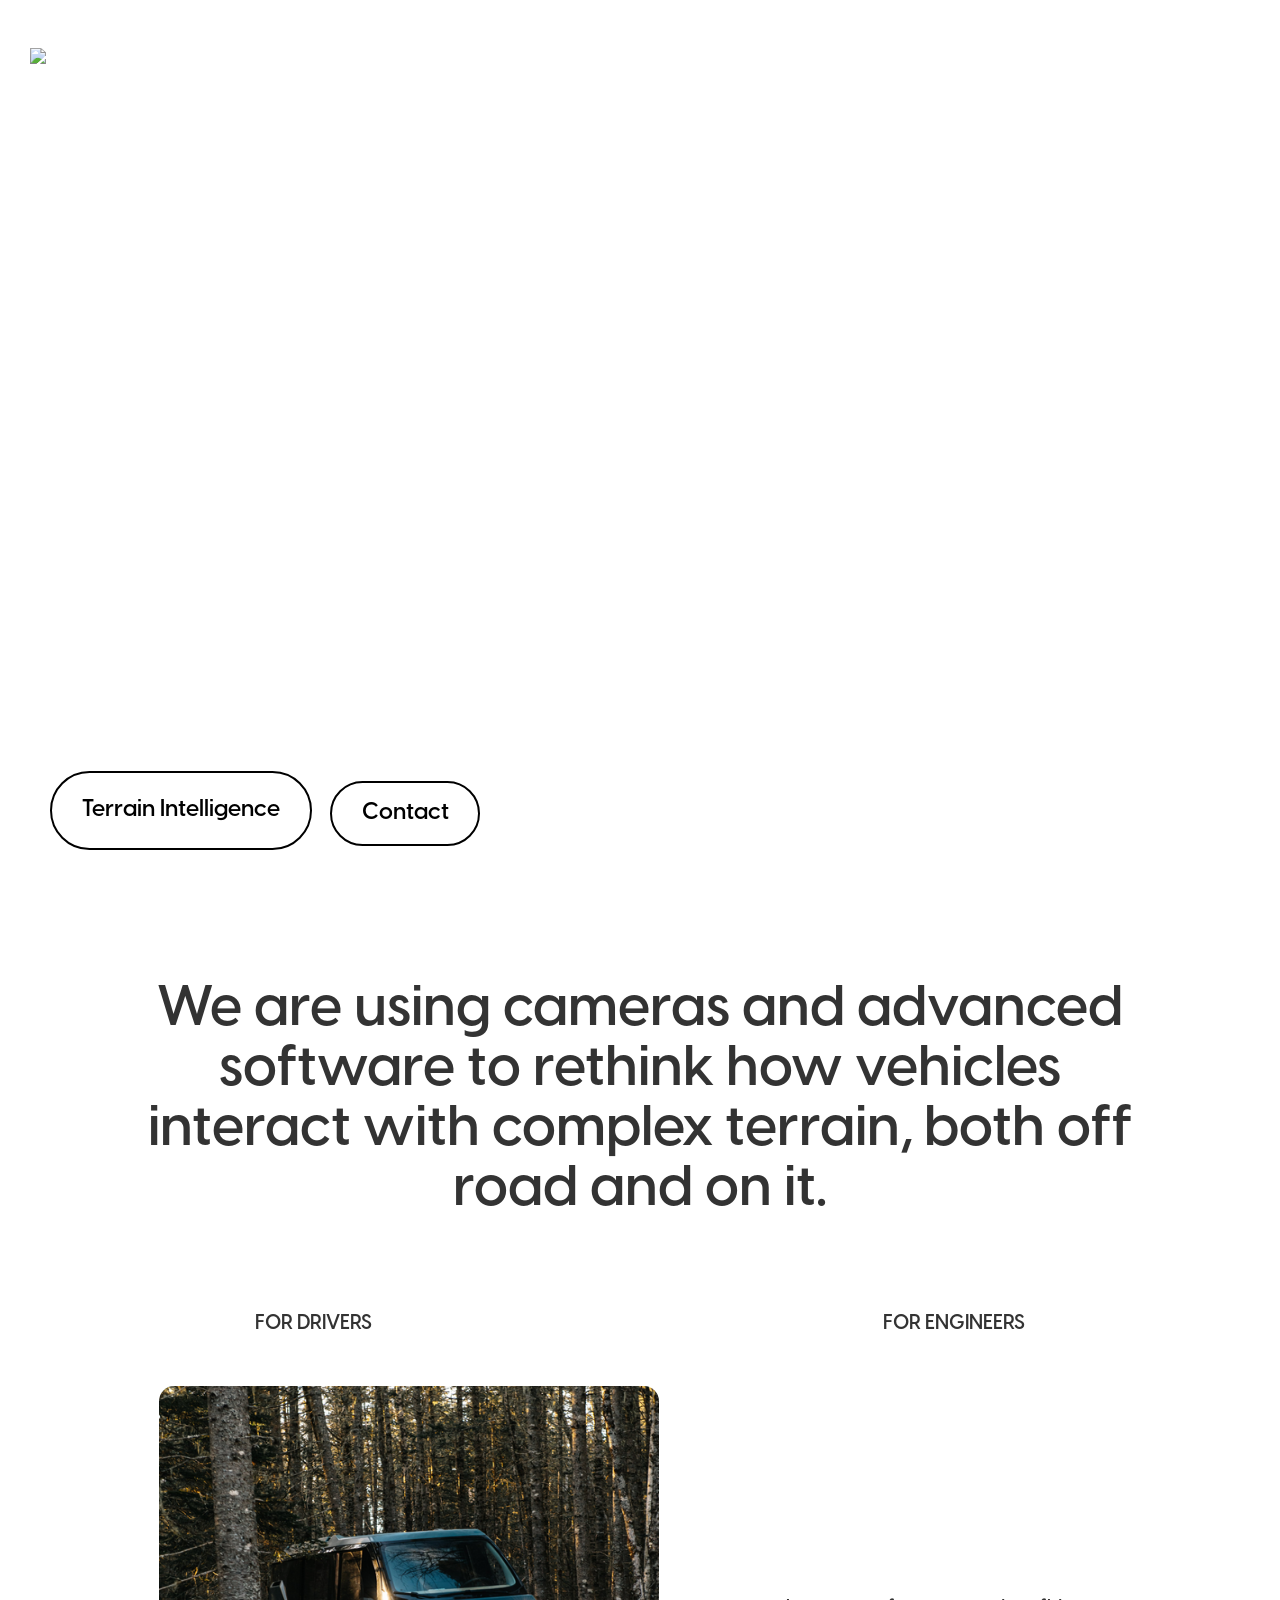
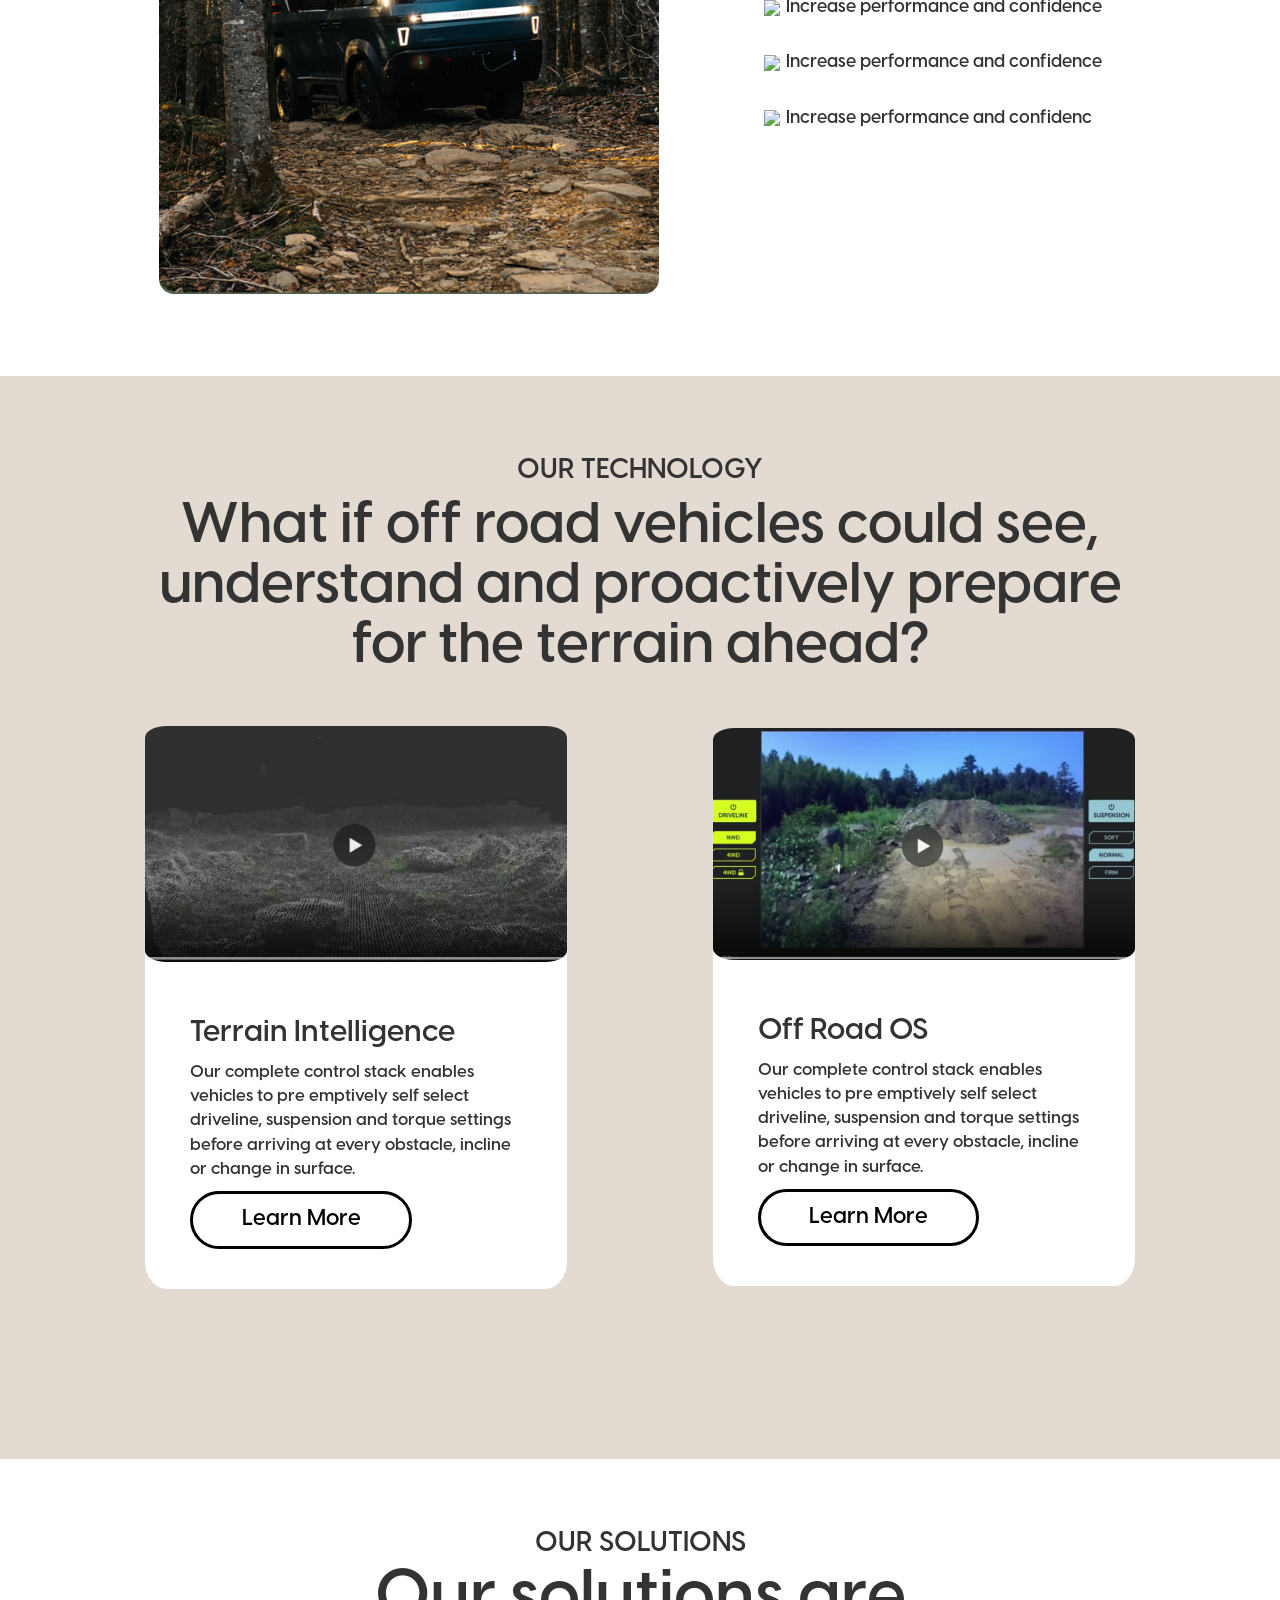
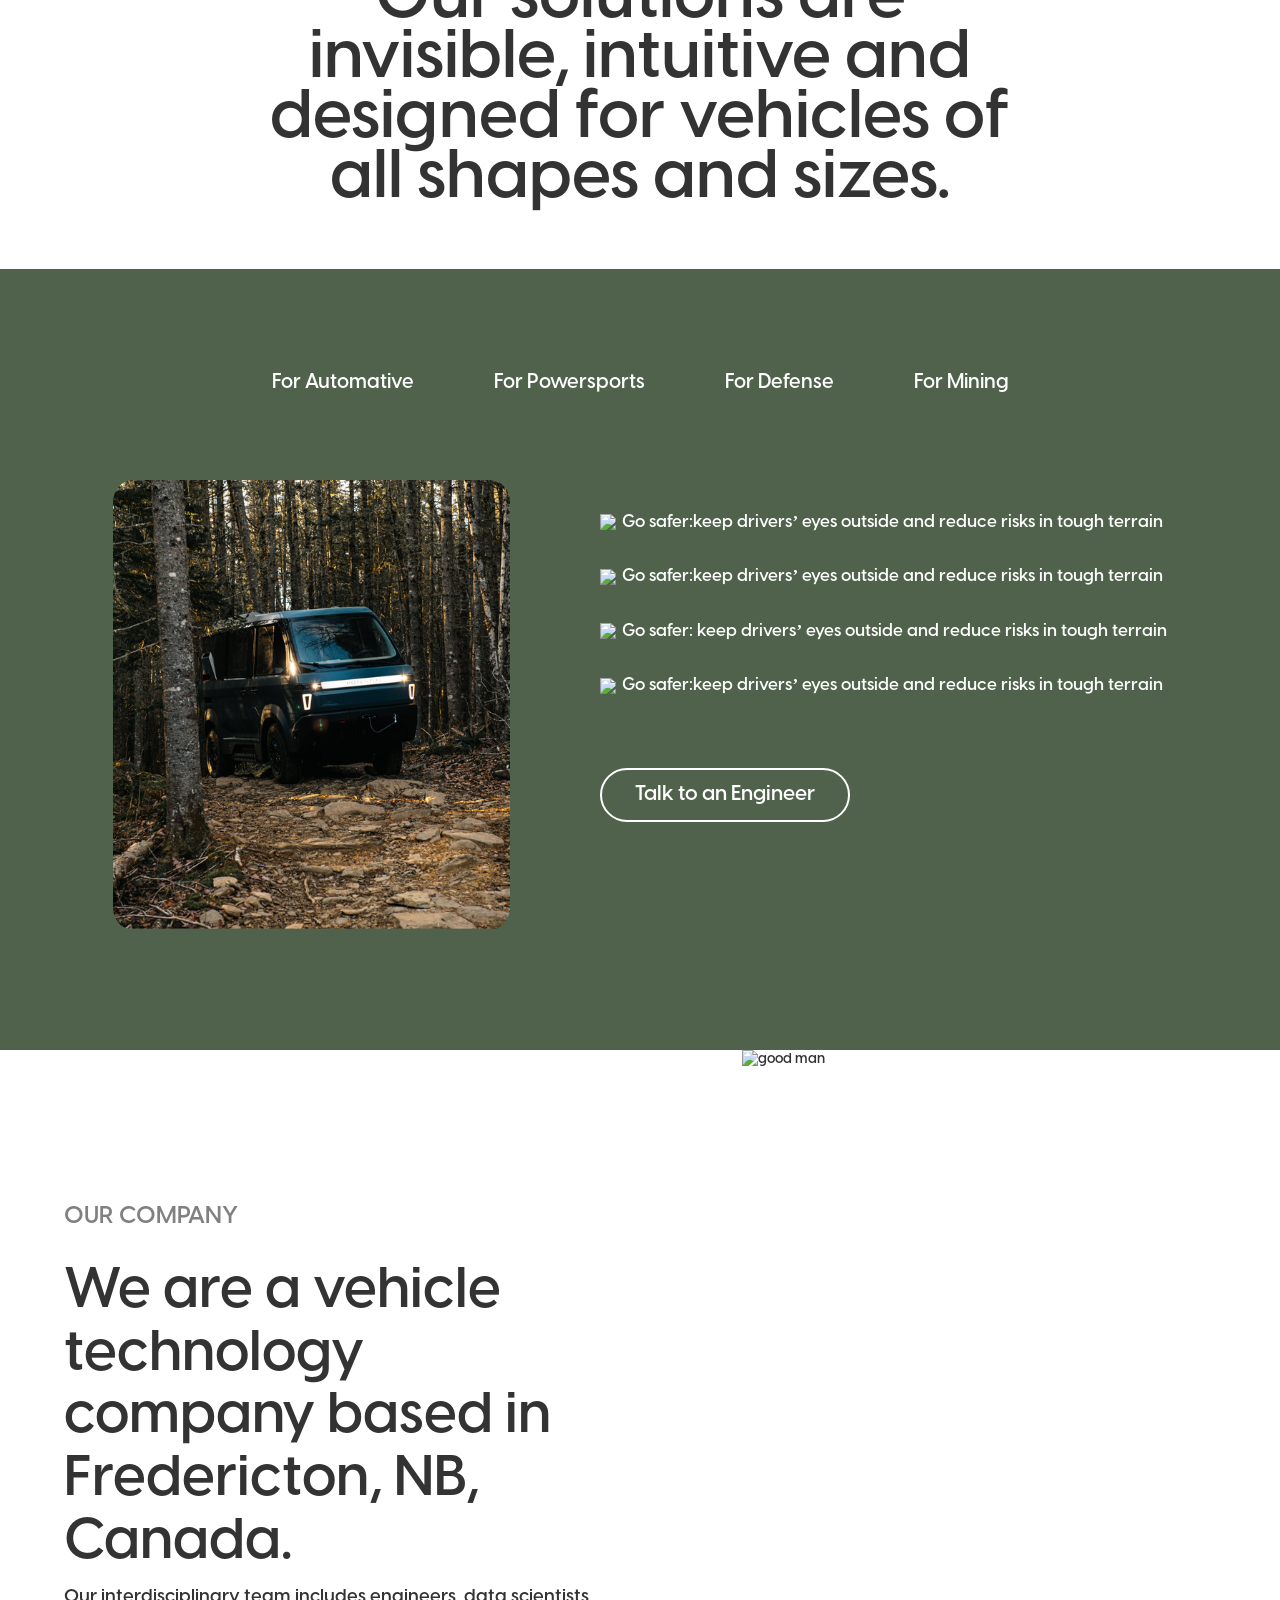
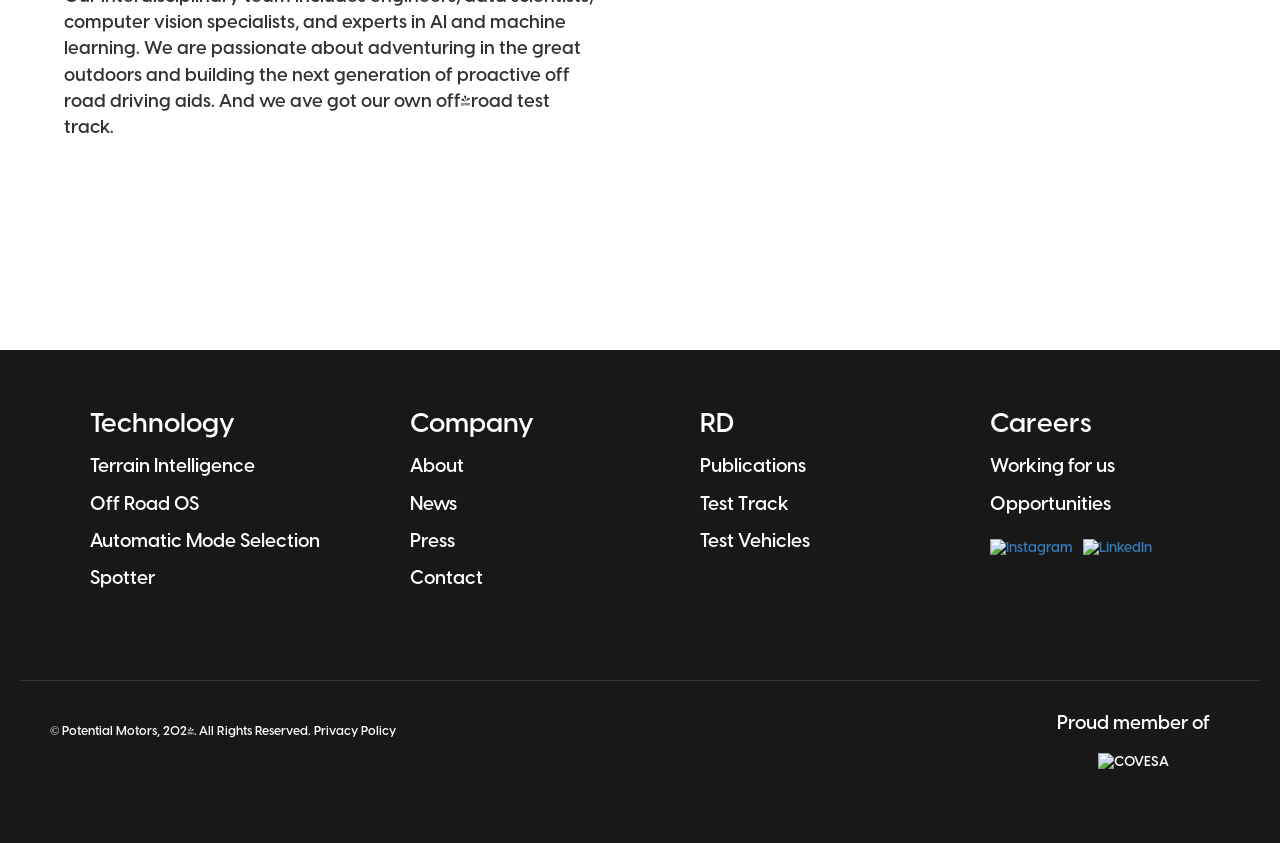
==== commit 7037c5bf: "feat:home-page" ====
--- a/index.html
+++ b/index.html
@@ -3,7 +3,8 @@
 <head>
   <meta charset="UTF-8">
   <meta name="viewport" content="width=device-width, initial-scale=1.0">
-  <title>Potential Website Layout</title>
+  <link rel="icon" type="image/x-icon" href="https://images.squarespace-cdn.com/content/v1/657c413edd52fa6c45683353/1702642002757-MHWSK07GF61W17ZRX096/favicon.ico?format=100w">
+  <title>Potential</title>
   <link rel="stylesheet" href="styles.css">
   <link rel="stylesheet" href="https://maxcdn.bootstrapcdn.com/bootstrap/3.4.1/css/bootstrap.min.css">
   <script src="https://ajax.googleapis.com/ajax/libs/jquery/3.7.1/jquery.min.js"></script>
@@ -31,7 +32,7 @@
           <p>Technology that drives adventure.</p>
         </div>
         <div class="buttons">
-          <button>Terrain Intelligence</button>
+          <button class="terrain-button" >Terrain Intelligence</button>
           <button class="contact-button"  >Contact</button>
         </div>
       </main>
@@ -57,10 +58,10 @@
               <img src="./assets/Truck.png" alt="Truck"  />
             </div>
             <div class="second-page-bottom-lower-right">
-              <ul class="take-it-low">
-              <p ><span class="arrow-img"><img src="https://static1.squarespace.com/static/657c413edd52fa6c45683353/t/6580509ace0734637fb92ce9/1702908058391/black-arrow.png"/></span><strong>Increase performance and confidence</strong></p>
-              <p><span class="arrow-img"><img src="https://static1.squarespace.com/static/657c413edd52fa6c45683353/t/6580509ace0734637fb92ce9/1702908058391/black-arrow.png"/></span><strong>Increase performance and confidence</strong> </p>
-              <p><span class="arrow-img"><img src="https://static1.squarespace.com/static/657c413edd52fa6c45683353/t/6580509ace0734637fb92ce9/1702908058391/black-arrow.png"/></span><strong>Increase performance and confidenc</strong></p>
+              <ul >
+              <li ><span class="arrow-img"><img src="https://static1.squarespace.com/static/657c413edd52fa6c45683353/t/6580509ace0734637fb92ce9/1702908058391/black-arrow.png"/></span><strong>Increase performance and confidence</strong></li>
+              <li><span class="arrow-img"><img src="https://static1.squarespace.com/static/657c413edd52fa6c45683353/t/6580509ace0734637fb92ce9/1702908058391/black-arrow.png"/></span><strong>Increase performance and confidence</strong> </li>
+              <li><span class="arrow-img"><img src="https://static1.squarespace.com/static/657c413edd52fa6c45683353/t/6580509ace0734637fb92ce9/1702908058391/black-arrow.png"/></span><strong>Increase performance and confidenc</strong></li>
             </ul>
               
             </div>
@@ -81,7 +82,7 @@
           <img class="page-3-bottom-img" src="./assets/Terrain.png" alt="P!" height="300px" width="447px">
           <div class="page-3-bottom-content">
           <h2>Terrain Intelligence</h2>
-          <p>Our self learning, on vehicle software platform uses forward facing sensors cameras, radar or lidar and AI to interpret terrain shape, incline gradient, surface type, obstacles and more.</p>
+          <p>Our complete control stack enables vehicles to pre emptively self select driveline, suspension and torque settings before arriving at every obstacle, incline or change in surface.</p>
           
           <button class="page-3-bottom-button">Learn More</button>
         </div>
@@ -185,7 +186,7 @@
         <p class="footer-bottom-left">© Potential Motors, 2024. All Rights Reserved. <a href="#">Privacy Policy</a></p>
         <div class="covesa">
           <p>Proud member of</p>
-          <img src="./assets/covesa.png" alt="COVESA">
+          <img  src="https://images.squarespace-cdn.com/content/v1/657c413edd52fa6c45683353/ff6e1597-74a0-424d-b311-9d59285d91f3/COVESA+logo+.png" alt="COVESA">
         </div>
       </div>
     </footer>
--- a/styles.css
+++ b/styles.css
@@ -2,15 +2,22 @@
   font-family: "Visby";
   src: url("assets/fonts/Visby-CF/Demo_Fonts/Fontspring-DEMO-visbycf-medium.otf");
 }
+
+@font-face {
+  font-family: "Visby-semibold";
+  src: url("assets/fonts/Visby-CF/Demo_Fonts/Fontspring-DEMO-visbycf-demibold.otf");
+}
+
 * {
   margin: 0;
   padding: 0;
   box-sizing: border-box;
-  font-family: Visby;
+  font-family: Visby-semibold;
 }
 
 body {
   overflow: auto;
+  /* overflow-x: hidden; */
 }
 
 #myVideo {
@@ -45,12 +52,12 @@
 }
 
 .logo img {
-  width: 250px;
-  height: 100%;
+  width: 304;
+  height: 30px;
 }
 
 .nav {
-  font-size: 2rem;
+  font-size: 17px;
   display: flex;
 }
 
@@ -58,7 +65,7 @@
   color: white;
   text-decoration: none;
   margin: 0 1.6rem;
-  font-size: 1.5rem;
+  font-size: 23px;
 }
 .hamburg {
   display: none;
@@ -78,11 +85,11 @@
   align-items: flex-start;
   padding-bottom: 5rem;
   z-index: 2;
-  padding-left: 5rem;
+  padding-left: 3rem;
 }
 
 .tagline h1 {
-  font-size: 7rem;
+  font-size: 80px;
   margin-bottom: 0.8rem;
   width: 60%;
 }
@@ -102,14 +109,15 @@
 }
 
 .buttons button {
-  padding: 1rem 3rem;
+  padding: 2.1rem 3rem;
   border: none;
   background: white;
   color: black;
   border: 2px solid black;
   cursor: pointer;
   border-radius: 50px;
-  font-size: 2rem;
+  font-size: 22.9px;
+
   transition: background 0.3s ease;
 }
 
@@ -118,10 +126,16 @@
   transition: 0.3s ease-in;
   color: white;
 }
+
 .contact-button {
+  display: flex;
+  flex-direction: column;
+  justify-content: center;
+  text-align: center;
   height: 65px;
-  width: 140px;
+  width: 150px;
   background-color: transparent;
+  margin-top: 10px;
 }
 
 /* Image Section */
@@ -143,12 +157,13 @@
 
 .second-page-top {
   min-height: 50%;
-  font-size: 43px;
+  font-size: 56px;
   font-weight: bold;
   text-align: center;
-  padding: 0 6rem;
-  margin: 8rem auto;
-  line-height: 4.2rem;
+  padding: 0 60px;
+  margin: 8rem;
+  line-height: 6rem;
+  /* white-space: pre-wrap; */
 }
 
 .second-page-bottom-upper {
@@ -171,8 +186,9 @@
 
 .second-page-bottom-lower {
   display: flex;
-  justify-content: space-around;
+  justify-content: center;
   margin-bottom: 25px;
+  gap: 30px;
 }
 .second-page-bottom-lower-left {
   /* align-self: center; */
@@ -185,8 +201,8 @@
   width: 90%;
 }
 
-.space-below {
-  margin-bottom: 40px;
+.space-below p {
+  margin-bottom: 60px;
 }
 .second-page-bottom-lower-right {
   display: flex;
@@ -196,13 +212,19 @@
   padding: 45px;
 }
 
+.second-page-bottom-lower-right ul li {
+  list-style-type: none;
+  margin: 30px;
+  font-size: 17.728px;
+}
+
 .img-container {
   display: flex;
   flex-direction: column;
   height: 100%;
   width: 50%;
   margin: 5rem auto;
-  justify-content: space-between;
+  /* justify-content: space-between; */
 }
 
 .img-container h1 {
@@ -224,6 +246,7 @@
 
 /* Footer */
 .footer {
+  display: block;
   background-color: #181818;
   color: #ffffff;
   padding: 40px 20px;
@@ -232,20 +255,21 @@
 
 .footer-container {
   display: flex;
-  flex-wrap: wrap;
-  justify-content: space-between;
+  /* flex-wrap: wrap; */
+  justify-content: space-evenly;
   gap: 20px;
-  min-height: 50vh;
-  font-size: larger;
+  min-height: 30vh;
+  /* font-size: ; */
 }
 
 .footer-column {
-  flex: 1 1 calc(25% - 20px);
+  /* flex: 1 1 calc(25% - 20px); */
   min-width: 200px;
+  /* background-color: #ffffff; */
 }
 
 .footer-column h1 {
-  font-size: 30px;
+  font-size: 27px;
   margin-bottom: 15px;
 }
 
@@ -262,7 +286,7 @@
 .footer-column ul li a {
   text-decoration: none;
   color: #ffffff;
-  font-size: 2rem;
+  font-size: 19px;
   transition: color 0.3s ease-in-out;
 }
 
@@ -294,10 +318,12 @@
   border-top: 1px solid #333;
   padding-top: 20px;
   margin-top: 20px;
+  padding-bottom: 30px;
 }
 
 .footer-bottom-left {
-  font-size: 0.9rem;
+  font-size: 12.5px;
+  padding-left: 30px;
 }
 
 .footer-bottom a {
@@ -314,8 +340,12 @@
   /* display: flex; */
   text-align: center;
   margin-top: 10px;
-}
-
+  padding-right: 50px;
+}
+
+.covesa p {
+  font-size: 19px;
+}
 .covesa img {
   width: 120px;
   height: 80px;
@@ -336,26 +366,28 @@
 }
 
 .page-3-top p {
-  font-size: 40px;
+  font-size: 57px;
   text-align: center;
   margin: 0 15rem;
   font-weight: bold;
-  line-height: 4rem;
+  line-height: 6rem;
 }
 
 .page-3-top h2 {
   margin-top: 8rem;
   font-weight: bold;
-  font-size: 24px;
+  font-size: 27.8px;
   /* font-weight: 300; */
 }
 
 .page-3-bottom {
   margin-top: 5rem;
-  display: flex;
-  justify-content: space-around;
+  padding-bottom: 90px;
+  display: flex;
+  justify-content: space-evenly;
+  /* gap: 70px; */
   align-items: center;
-  gap: 40px;
+  /* space */
   flex-wrap: wrap;
 }
 
@@ -364,18 +396,24 @@
   flex-direction: column;
   justify-content: space-around;
   /* align-items: flex-start; */
-  border: 2px solid black;
+  /* border: 2px solid black; */
   border-radius: 5%;
-  width: 450px;
+  width: 33%;
+  /* height: 600px; */
+  /* gap: 600px; */
   background-color: white;
   margin-bottom: 80px;
   /* padding: 20px; */
-  padding-bottom: 20px;
+
   box-sizing: border-box;
 }
 
 .page-3-bottom-content {
-  padding-left: 20px;
+  padding: 35px 36px 40px 45px;
+}
+.page-3-bottom-content p {
+  font-size: 17px;
+  font-weight: bold;
 }
 
 .page-3-bottom-img {
@@ -385,15 +423,16 @@
 }
 
 .page-3-bottom-button {
-  padding: 1rem 2rem;
-  border: 2px solid black;
+  padding: 1rem 3rem;
+  border: 3px solid black;
   background: white;
   color: black;
   font-weight: bold;
   cursor: pointer;
   border-radius: 50px;
-  font-size: 1.5rem;
+  font-size: 22px;
   transition: background 0.3s ease;
+  width: 65%;
 }
 .page-3-bottom-button:hover {
   background-color: black;
@@ -412,32 +451,34 @@
   justify-content: center;
   align-items: center;
   margin-bottom: 30px;
+  padding-bottom: 30px;
 }
 
 .page-4-top h4 {
   color: #333;
   font-weight: bold;
+  font-size: 27.8px;
 }
 
 .page-4-top p {
-  font-size: 50px;
+  font-size: 67.84px;
   text-align: center;
   white-space: pre-wrap;
-  margin: 0 20rem;
+  margin: 0 25rem;
   font-weight: bold;
-  line-height: 5rem;
+  line-height: 6rem;
 }
 
 .page-4-bottom {
   background-color: #50624c;
-  min-height: 100vh;
+  /* min-height: 100vh; */
   padding: 20px;
 }
 
 /* Horizontal Scrolling for the List */
 .page-4-bottom-upper {
   display: flex;
-  justify-content: space-around;
+  justify-content: space-evenly;
   gap: 80px;
   font-size: 20px;
   margin-top: 3rem;
@@ -458,12 +499,14 @@
   /* gap: 20px; */
   padding: 20px;
   flex-wrap: wrap;
-  justify-content: space-around;
+  justify-content: center;
+  gap: 9rem;
+  padding-bottom: 100px;
 }
 
 .page-4-bottom-lower-left img {
   border-radius: 5%;
-  height: 400px;
+  height: 450px;
   max-width: 100%;
 }
 
@@ -505,8 +548,9 @@
   flex: 1;
   flex-direction: column;
   padding: 5%;
-
+  padding-bottom: 10%;
   justify-content: center;
+  padding-right: 11%;
 }
 .page-5-right {
   flex: 1;
@@ -518,7 +562,7 @@
 }
 
 .page-5-left h1 {
-  font-size: 45px;
+  font-size: 57px;
   font-weight: bold;
 }
 .page-5-left p {
@@ -557,9 +601,63 @@
 }
 
 @media only screen and (min-width: 601px) and (max-width: 768px) {
+  .page-3-bottom-button {
+    display: flex;
+    flex-direction: column;
+    justify-content: center;
+    align-items: center;
+    text-align: center;
+    /* padding: 0rem 2.5rem; */
+    border: 3px solid black;
+    background: white;
+    color: black;
+    font-weight: bold;
+    cursor: pointer;
+    border-radius: 50px;
+    font-size: 20px;
+    transition: background 0.3s ease;
+    width: 85%;
+    height: 60px;
+  }
+  .hamburg {
+    display: flex;
+    align-items: center;
+    justify-content: center;
+  }
+  .header {
+    margin-top: 60px;
+  }
+  header nav a {
+    display: none;
+  }
+  .footer-column h1 {
+    font-size: 20px;
+  }
+  .footer-column ul li a {
+    font-size: 13px;
+  }
+  .footer-container {
+    flex-wrap: nowrap;
+  }
+  .footer-column {
+    /* flex: 1 1 calc(25% - 20px); */
+    min-width: 150px;
+    /* background-color: #ffffff; */
+  }
+  .page-3-bottom-button {
+    width: 75%;
+    padding: 1rem 2.5rem;
+  }
   .page-5 {
-    flex-direction: column-reverse;
-    flex-wrap: wrap;
+    flex-direction: row;
+    flex-wrap: nowrap;
+  }
+  .page-5-left {
+    padding-left: 30px;
+  }
+
+  .page-5-left h1 {
+    font-size: 37px;
   }
   .page-5-right img {
     max-width: 100%;
@@ -567,7 +665,14 @@
   }
 
   .second-page-top {
-    font-size: 30px;
+    font-size: 36px;
+    line-height: 4rem;
+    padding: 50px 50px;
+
+    margin: 2rem;
+    margin-bottom: 4rem;
+    text-align: center;
+    /* margin: 0 5rem; */
   }
 
   .second-page-bottom-upper {
@@ -579,15 +684,26 @@
     margin-top: 2rem;
   }
 
+  .second-page-bottom-lower-left img {
+    width: 80%;
+  }
+
+  .page-3-bottom {
+    padding-bottom: 10px;
+  }
+
   .page-3-top h2 {
     font-size: 20px;
   }
 
   .page-4-top p {
-    font-size: 24px;
-    line-height: 2rem;
+    font-size: 43.648px;
+    line-height: 4rem;
     font-weight: bold;
-    margin: 0 2rem;
+    margin: 0 8rem;
+  }
+  .page-4-bottom-lower {
+    flex-wrap: nowrap;
   }
 
   .page-4-bottom-lower-left {
@@ -598,7 +714,7 @@
   }
 
   .page-4-bottom-lower-left img {
-    width: 50%;
+    width: 90%;
     height: 100%;
     align-self: center;
   }
@@ -618,52 +734,135 @@
     text-align: center;
   }
 
-  .contact-button {
-    height: 50px;
-    width: 100px;
+  .buttons .contact-button {
+    margin-top: 10px;
+    height: 30px;
+    width: 120px;
+    font-size: 10px;
+    text-align: center;
+    display: flex;
+    flex-direction: column;
+    justify-content: center;
+    align-items: center;
   }
 
   .page-3-top p {
-    font-size: 30px;
+    font-size: 37px;
     text-align: center;
-    margin: 0 15rem;
+    margin: 0 7rem;
     font-weight: bold;
     line-height: 3.5rem;
   }
+
+  .page-3-bottom-left h2 {
+    font-size: 22px;
+  }
   .logo img {
-    width: 50%;
+    width: 304px;
+    height: 30px;
+  }
+  .footer-column h1 {
+    font-size: 22px;
+  }
+  .footer-column ul li a {
+    font-size: 17px;
+  }
+  .footer-bottom {
+    justify-content: space-between;
+  }
+  .footer-bottom-left {
+    display: flex;
+    flex-direction: column;
+    justify-content: flex-end;
+    /* align-items: flex-end; */
   }
 }
 
 /* For small mobile screens (max-width: 480px) */
 @media (max-width: 480px) {
+  .second-page-bottom-lower {
+    justify-content: center;
+    align-items: center;
+  }
+  .header {
+    margin-bottom: 10rem;
+  }
+  .tagline h1 {
+    font-size: 33px;
+    width: 65%;
+    padding-bottom: 50px;
+  }
+  .tagline p {
+    font-size: 2rem;
+    width: 90%;
+  }
+  .main {
+    padding-left: 0px;
+  }
+
   .logo img {
+    width: 100%;
+    height: 20px;
+  }
+  /* .logo {
+    width: 202px;
+    height: 20px;
+  } */
+  .footer-bottom {
+    justify-content: center;
+    flex-direction: column-reverse;
+    gap: 30px;
+  }
+  .footer-bottom .covesa img {
+    width: 50vh;
+    height: 110px;
+  }
+  .footer-column h1 {
+    font-size: 19px;
+  }
+  .footer-column ul li a {
+    font-size: 17px;
+  }
+  /* .logo img {
     width: 50%;
-  }
-
-  .main h1 {
-    font-size: 30px;
-  }
-
-  .main p {
+  } */
+
+  /* .main h1 {
+    font-size: 40px;
+    /* width: 60%; */
+
+  /* .main p {
     font-size: 1.5rem;
-  }
+  } */
 
   .buttons {
     flex-direction: column;
+    width: 100%;
   }
   .buttons button {
     font-size: 1.5rem;
     text-align: center;
-  }
-
+    /* width: 100%; */
+  }
+
+  .terrain-button {
+    width: 100%;
+  }
   .contact-button {
+    display: flex;
+    flex-direction: column;
+    justify-content: center;
+    align-items: center;
     height: 50px;
-    width: 100px;
+    width: 150px;
+    text-align: center;
   }
 
   .page-3-top h2 {
     font-size: 20px;
+  }
+  .page-3-bottom-left {
+    width: 100%;
   }
   .buttons button {
     font-size: 1.5rem;
@@ -672,13 +871,9 @@
   }
   .buttons {
     justify-content: flex-start;
-  }
-
-  .contact-button {
-    height: 50px;
-    width: 100px;
-    padding: 10px 10px;
-  }
+    gap: 0px;
+  }
+
   .hamburg {
     display: flex;
     align-items: center;
@@ -690,27 +885,42 @@
   }
   .second-page-bottom-lower-left {
     justify-content: center;
+    height: 500px;
+    width: 295px;
   }
 
   .second-page-bottom-lower-right {
-    margin-top: 2rem;
+    /* margin-top: 2rem; */
     flex-direction: row;
-  }
-
+    padding: 5px;
+  }
+  /* .second-page-bottom-lower-left img {
+    width: 100%;
+  } */
+  .second-page-top {
+    margin: 0.5rem;
+    padding: 2px;
+    padding-top: 30px;
+    font-size: 29.94px;
+    line-height: 3rem;
+    padding-bottom: 100px;
+  }
   .second-page-top p {
-    font-size: 20px;
+    font-size: 24px;
     /* font-weight: bold; */
   }
 
   .second-page-bottom-lower {
     flex-direction: column;
+    gap: 1px;
     .second-page-bottom-lower-left {
       margin-bottom: 0;
     }
   }
 
   .page-4-top p {
-    font-size: 20px;
+    font-size: 34px;
+    line-height: 3rem;
     margin: 0 1rem;
   }
 
@@ -720,31 +930,50 @@
 
   .page-4-bottom-lower {
     flex-direction: column;
+    padding-bottom: 100px;
   }
 
   .page-4-bottom-lower-left {
     display: flex;
-    align-items: center;
-    justify-content: center;
+    flex-direction: column;
+    align-items: flex-end;
+    /* justify-content: flex-end; */
   }
   .page-4-bottom-lower-left img {
-    width: 70%;
-    height: 75%;
+    width: 100%;
+    height: 100%;
   }
 
   .page-4-bottom-lower-right {
     text-align: left;
     font-size: 16px;
   }
-  .footer-column {
+  /* .footer-column {
     text-align: center;
-  }
+  } */
   .social-links {
-    justify-content: center;
+    justify-content: flex-start;
   }
 
   .footer {
     font-size: 20px;
+  }
+  .footer-container {
+    flex-direction: column;
+  }
+
+  /* .footer-bottom {
+    display: flex;
+    justify-content: center;
+    align-items: center;
+  } */
+
+  .page-3-bottom {
+    padding-bottom: 0px;
+  }
+  .page-3-bottom-left {
+    margin-left: 20px;
+    margin-right: 20px;
   }
 
   .page-3-top p {
@@ -754,6 +983,14 @@
     font-weight: bold;
     line-height: 3rem;
   }
+
+  .page-4-top h4 {
+    font-size: 20px;
+  }
+  .footer-bottom-left {
+    font-size: 12.5px;
+    padding-left: 0px;
+  }
   .page-4-bottom-upper {
     justify-content: flex-start;
   }
@@ -769,6 +1006,22 @@
   }
   .page-5-right img {
     max-width: 100%;
+  }
+  .page-3-bottom-button {
+    padding: 2rem 4rem;
+    border: 3px solid black;
+    background: white;
+    color: black;
+    font-weight: bold;
+    cursor: pointer;
+    border-radius: 50px;
+    font-size: 15px;
+    transition: background 0.3s ease;
+    width: 100%;
+  }
+
+  .page-3-bottom-content h2 {
+    font-size: 19px;
   }
 }
 
@@ -784,7 +1037,7 @@
   }
   .contact-button {
     height: 50px;
-    width: 100px;
+    width: 120px;
   }
   .hamburg {
     display: flex;
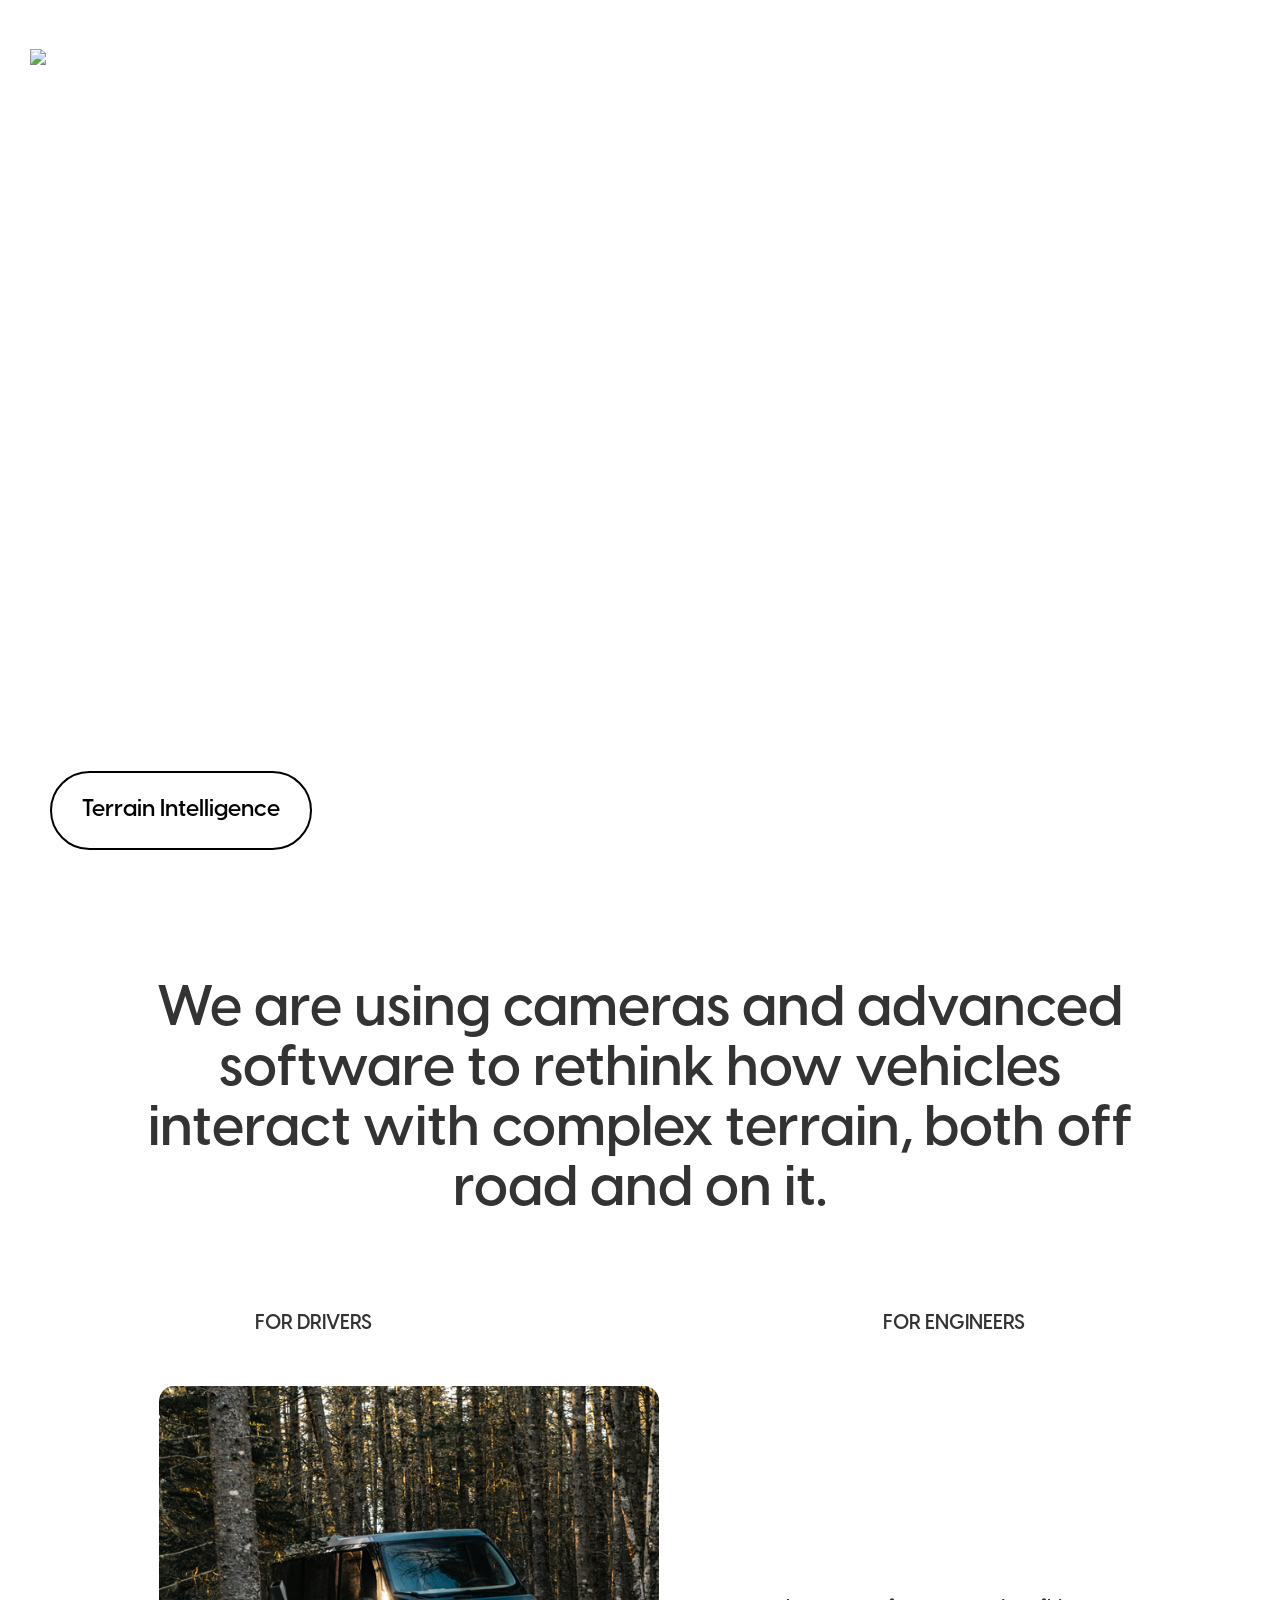
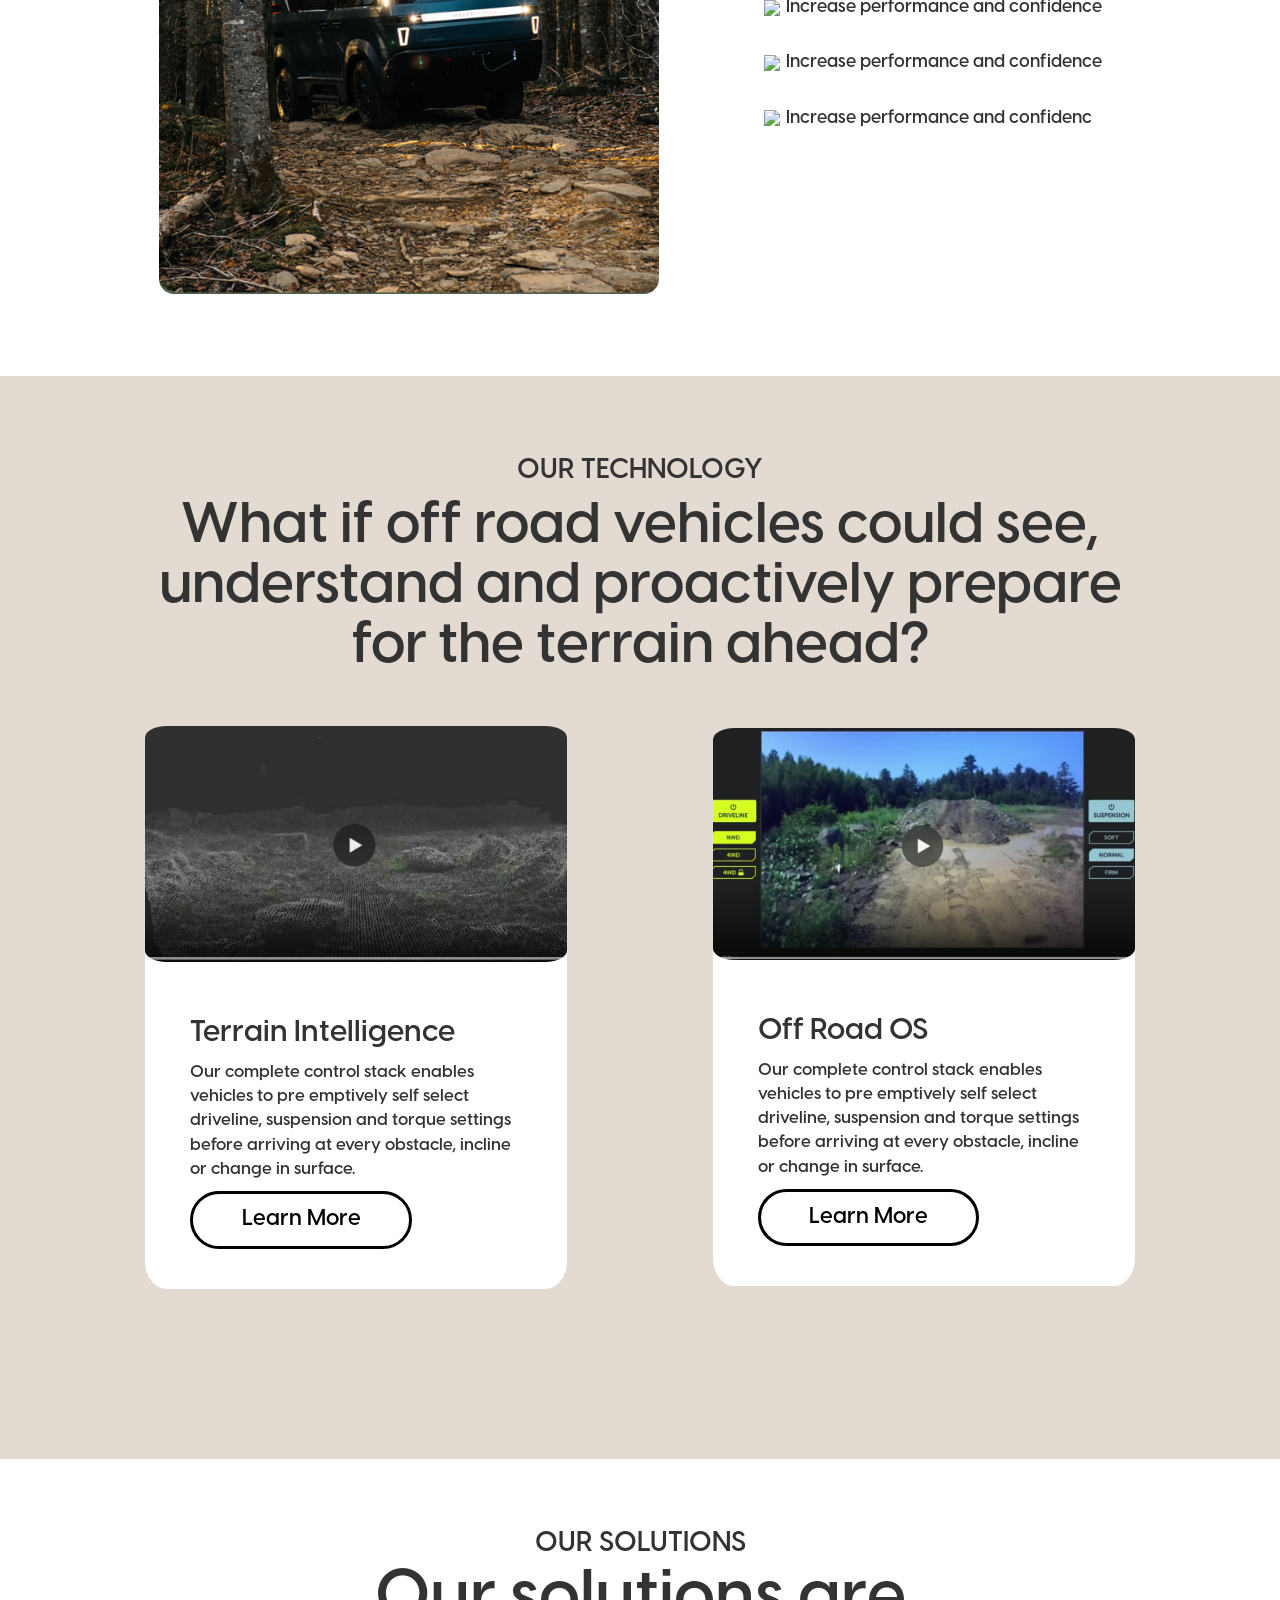
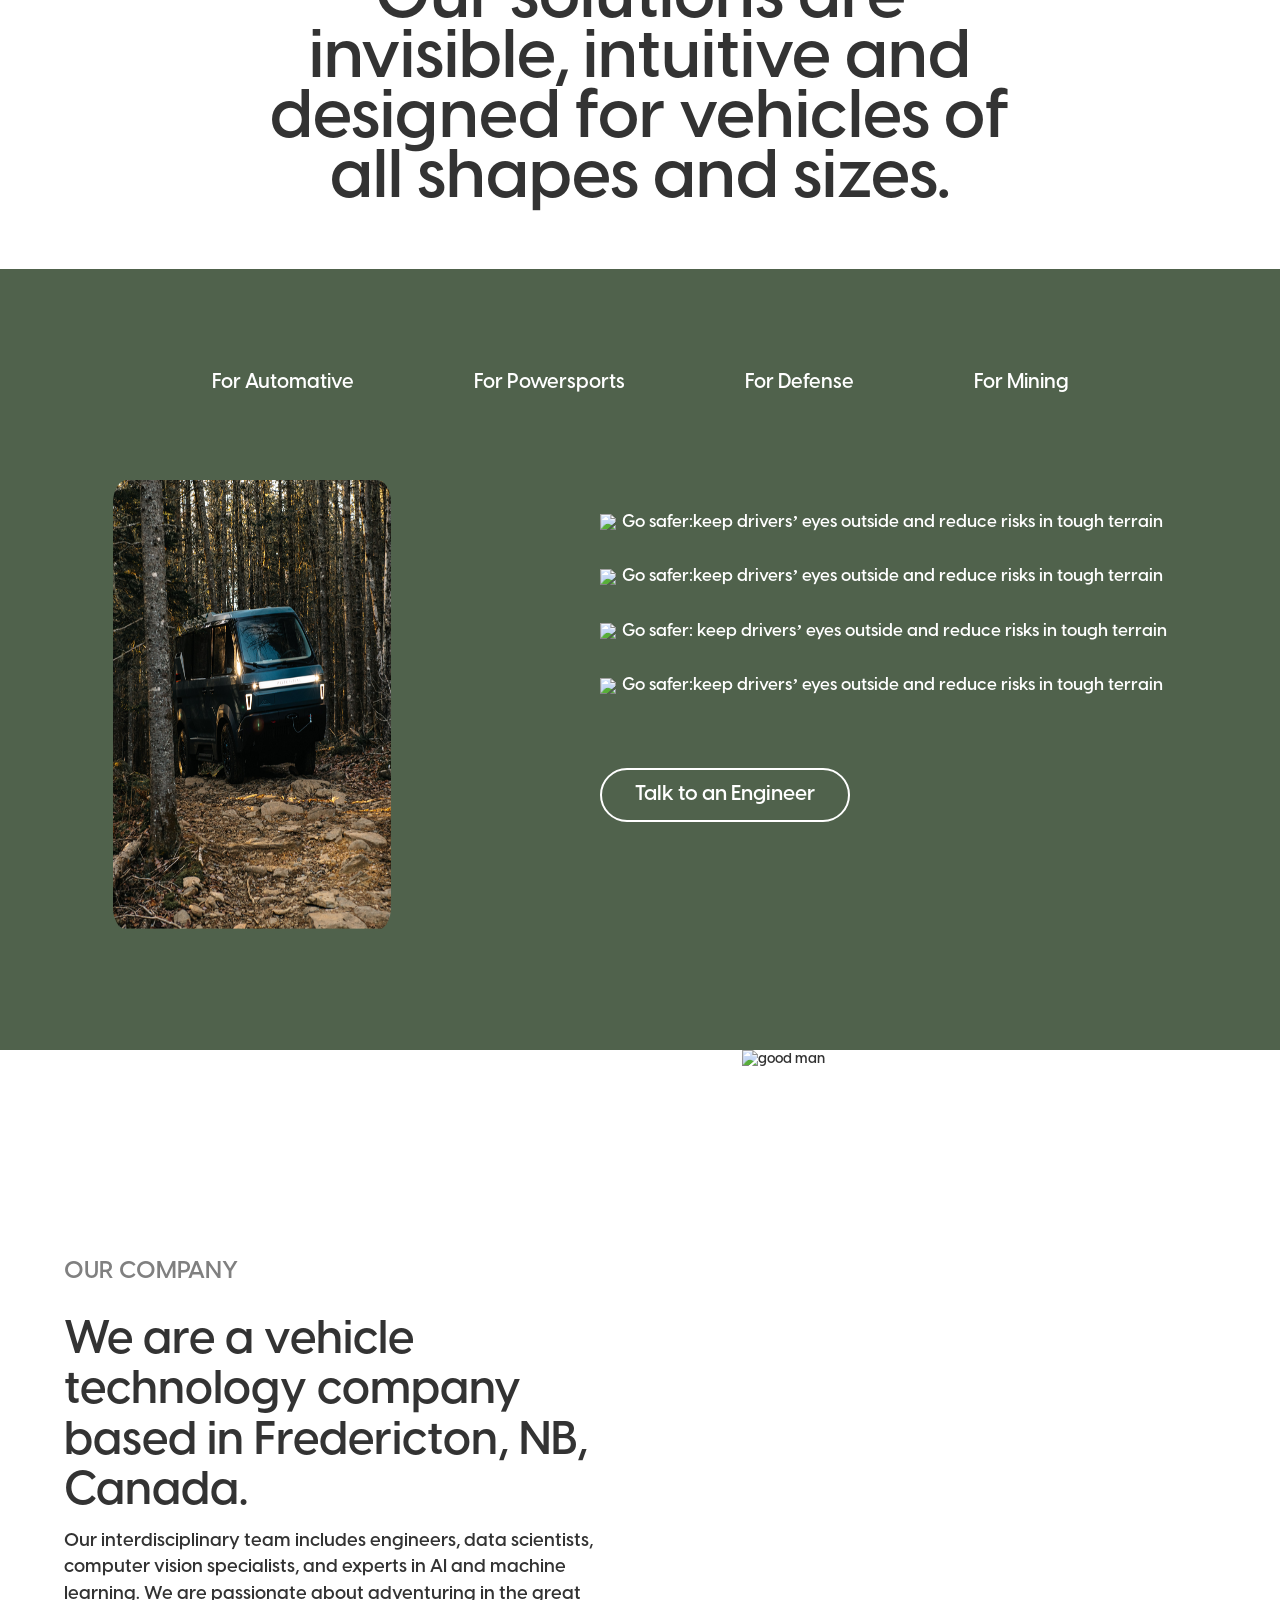
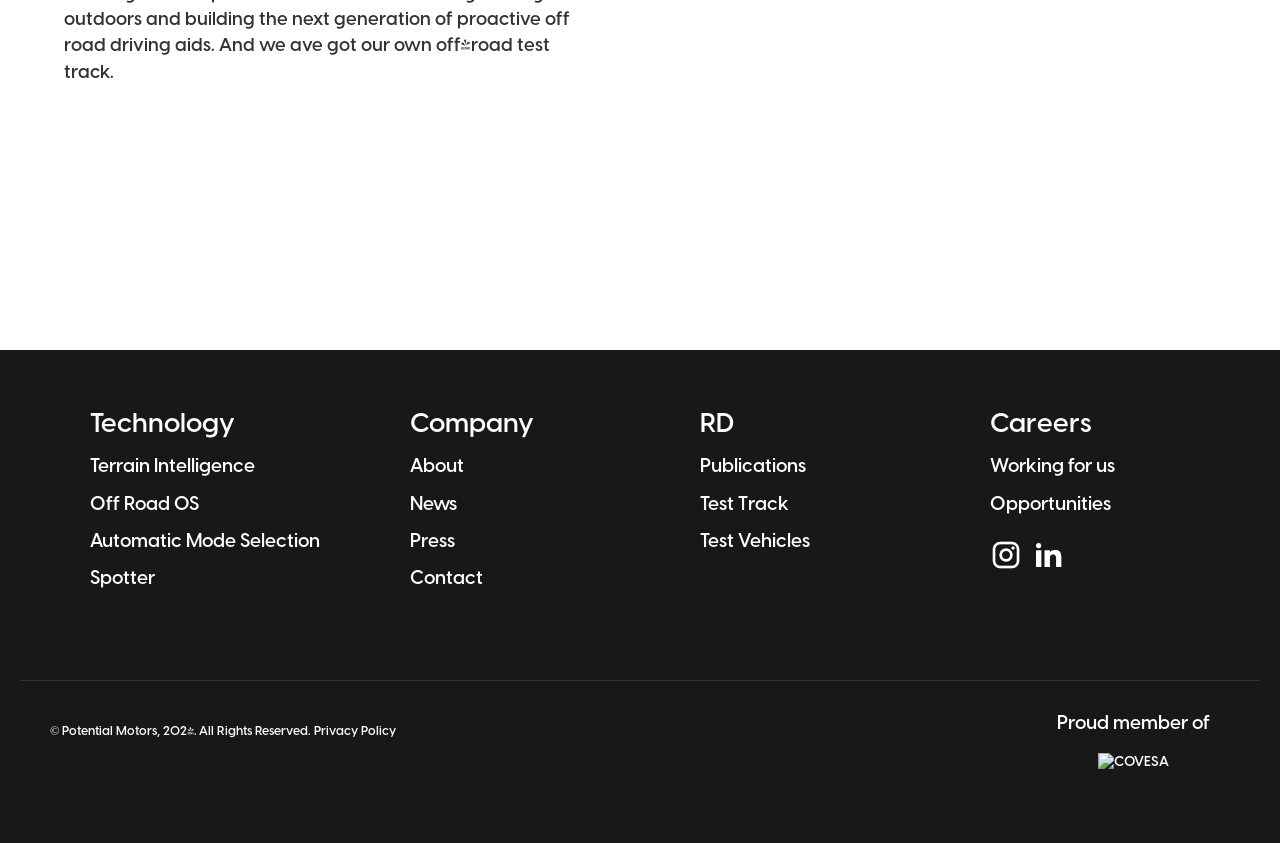
==== commit 7561bff7: "fix:design issue" ====
--- a/index.html
+++ b/index.html
@@ -33,7 +33,7 @@
         </div>
         <div class="buttons">
           <button class="terrain-button" >Terrain Intelligence</button>
-          <button class="contact-button"  >Contact</button>
+          <button class="contact-button" style="background-color: transparent; color:white; border:2px solid white;"  >Contact</button>
         </div>
       </main>
   
@@ -177,8 +177,8 @@
             <li><a href="#">Opportunities</a></li>
           </ul>
           <div class="social-links">
-            <a href="#"><img src="./assets/instagram.png" alt="Instagram"></a>
-            <a href="#"><img src="./assets/linkedin.png" alt="LinkedIn"></a>
+            <a href="#"><img src="./assets/instagram(1).png" alt="Instagram"></a>
+            <a href="#"><img src="./assets/linkedin(1).png" alt="LinkedIn"></a>
           </div>
         </div>
       </div>
--- a/styles.css
+++ b/styles.css
@@ -65,7 +65,7 @@
   color: white;
   text-decoration: none;
   margin: 0 1.6rem;
-  font-size: 23px;
+  font-size: 24px;
 }
 .hamburg {
   display: none;
@@ -131,10 +131,11 @@
   display: flex;
   flex-direction: column;
   justify-content: center;
+  align-items: center;
   text-align: center;
   height: 65px;
-  width: 150px;
-  background-color: transparent;
+  width: 191px;
+  background-color: transparent important;
   margin-top: 10px;
 }
 
@@ -478,8 +479,8 @@
 /* Horizontal Scrolling for the List */
 .page-4-bottom-upper {
   display: flex;
-  justify-content: space-evenly;
-  gap: 80px;
+  justify-content: space-around;
+  gap: 120px;
   font-size: 20px;
   margin-top: 3rem;
   color: white;
@@ -507,7 +508,7 @@
 .page-4-bottom-lower-left img {
   border-radius: 5%;
   height: 450px;
-  max-width: 100%;
+  max-width: 70%;
 }
 
 .page-4-bottom-lower-right {
@@ -562,7 +563,7 @@
 }
 
 .page-5-left h1 {
-  font-size: 57px;
+  font-size: 46px;
   font-weight: bold;
 }
 .page-5-left p {
@@ -591,9 +592,12 @@
     align-items: center;
   } */
 
-  /* .page-4-bottom-lower-left img {
-    width: 80%; 
-  } */
+  .page-4-bottom-lower .page-4-bottom-lower-left {
+    display: flex;
+    flex-direction: column;
+    justify-content: center;
+    align-items: center;
+  }
 
   /* .page-4-bottom-lower-right {
     text-align: center; 
@@ -714,7 +718,7 @@
   }
 
   .page-4-bottom-lower-left img {
-    width: 90%;
+    width: 100%;
     height: 100%;
     align-self: center;
   }
@@ -936,7 +940,7 @@
   .page-4-bottom-lower-left {
     display: flex;
     flex-direction: column;
-    align-items: flex-end;
+    align-items: center;
     /* justify-content: flex-end; */
   }
   .page-4-bottom-lower-left img {
